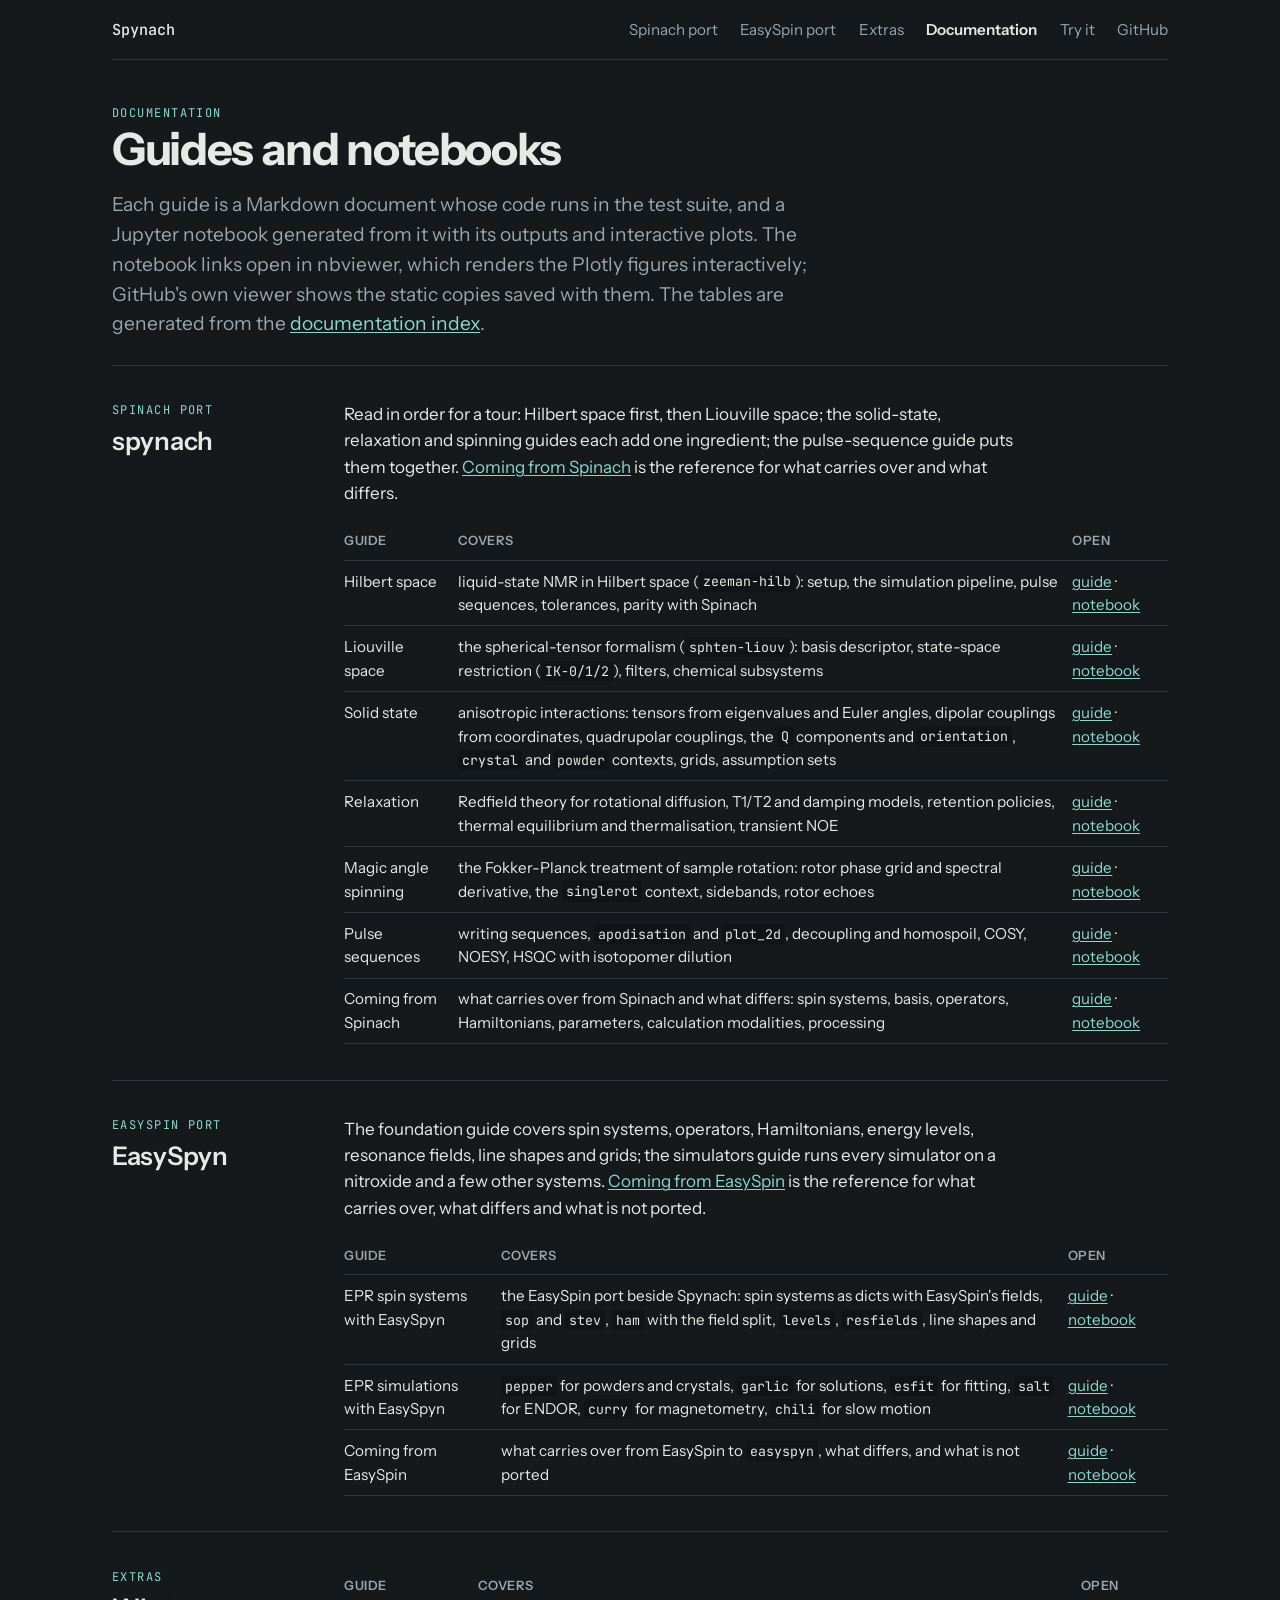
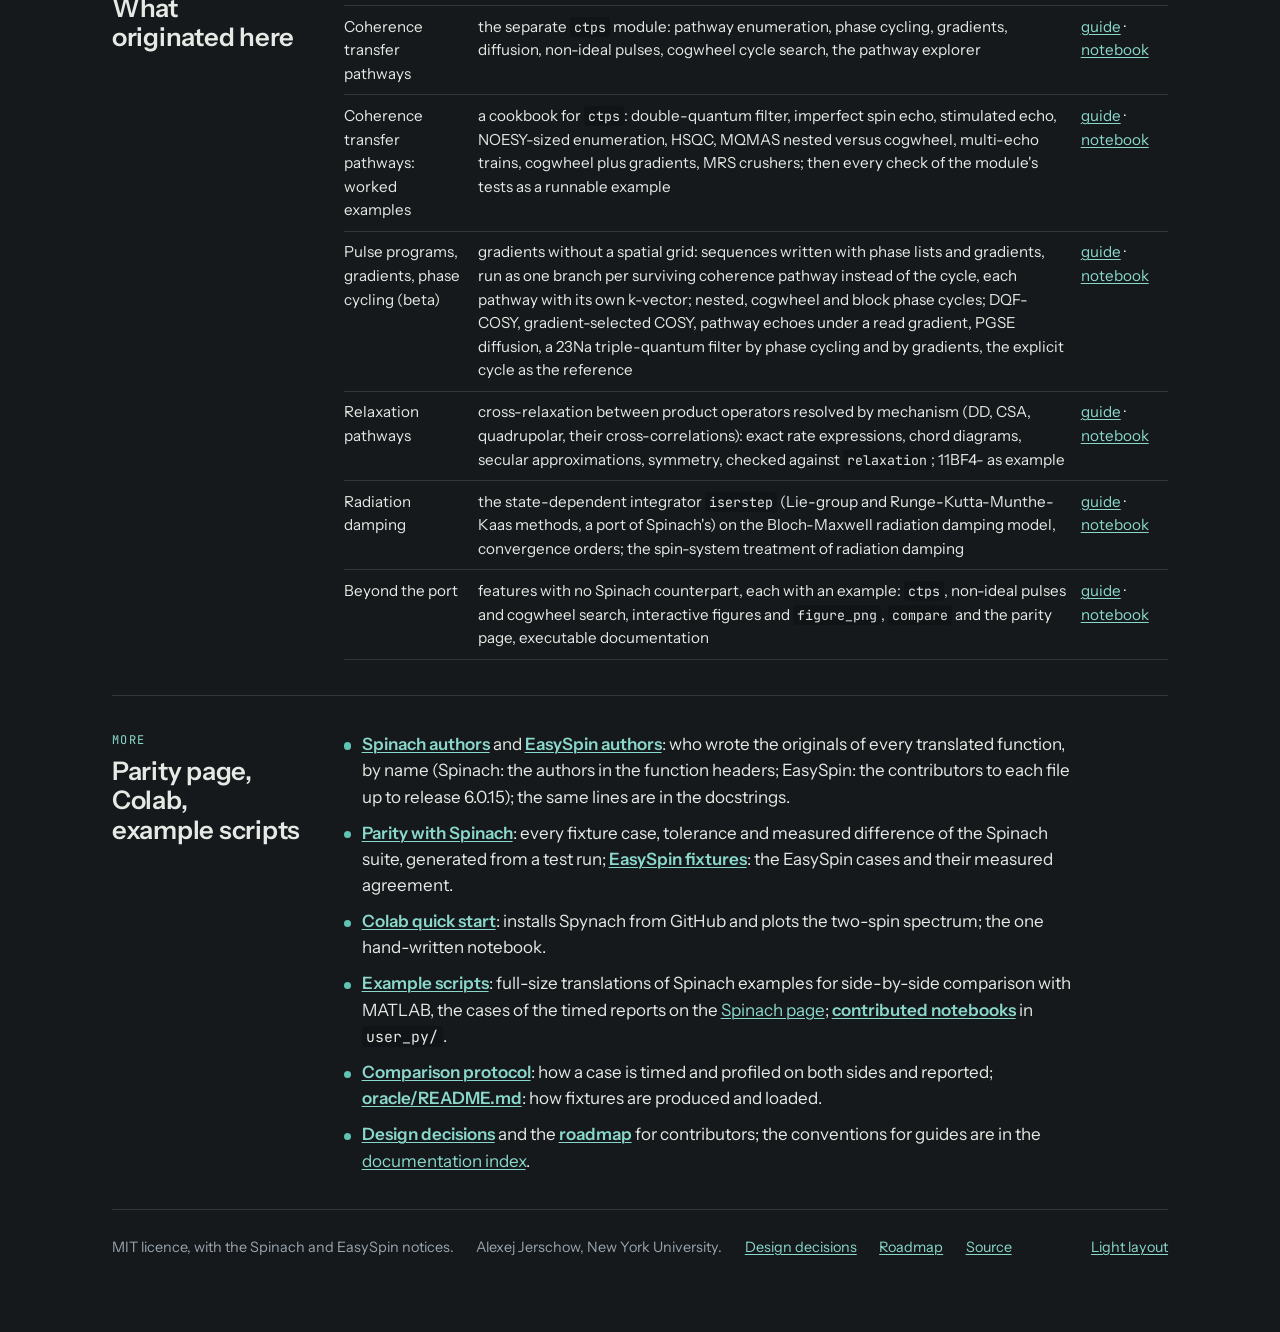
==== docs.html @ 0e5f1162 "Version 0.7.0: pulse programs, gradients, phase cycling (beta); 23Na triple-quantum filter examples;" ====
<!doctype html>
<html lang="en">
<head>
<meta charset="utf-8">
<meta name="viewport" content="width=device-width, initial-scale=1, viewport-fit=cover">
<title>Spynach: documentation</title>
<meta name="description" content="The guides and notebooks of Spynach, EasySpyn and ctps: executable Markdown guides, notebooks with their outputs on nbviewer, the parity page, the Colab quick start and the example scripts.">
<!-- site:head -->
<link rel="icon" href="assets/favicon.svg" type="image/svg+xml">
<link rel="icon" href="assets/favicon-32.png" type="image/png" sizes="32x32">
<link rel="apple-touch-icon" href="assets/apple-touch-icon.png">
<meta property="og:type" content="website">
<meta property="og:site_name" content="Spynach">
<meta property="og:title" content="Spynach: documentation">
<meta property="og:description" content="The guides and notebooks of Spynach, EasySpyn and ctps: executable Markdown guides, notebooks with their outputs on nbviewer, the parity page, the Colab quick start and the example scripts.">
<meta property="og:url" content="https://ajerschow.github.io/spynach/docs.html">
<meta property="og:image" content="https://ajerschow.github.io/spynach/assets/social-card.png">
<meta property="og:image:width" content="1200">
<meta property="og:image:height" content="630">
<meta property="og:image:alt" content="Spynach: spin dynamics in Python, with a halftone spiral of coloured dots">
<meta name="twitter:card" content="summary_large_image">
<meta name="twitter:title" content="Spynach: documentation">
<meta name="twitter:description" content="The guides and notebooks of Spynach, EasySpyn and ctps: executable Markdown guides, notebooks with their outputs on nbviewer, the parity page, the Colab quick start and the example scripts.">
<meta name="twitter:image" content="https://ajerschow.github.io/spynach/assets/social-card.png">
<!-- /site:head -->
<link rel="preconnect" href="https://fonts.googleapis.com">
<link rel="preconnect" href="https://fonts.gstatic.com" crossorigin>
<link rel="stylesheet" href="https://fonts.googleapis.com/css2?family=Instrument+Sans:ital,wght@0,400;0,500;0,600;0,700;1,400&family=JetBrains+Mono:wght@400;500&display=swap">
<link rel="stylesheet" href="assets/site.css">
<script src="assets/theme.js"></script>
</head>
<body>
<div class="wrap">

<!-- site:nav -->
<nav class="top" aria-label="Site">
  <a class="brand" href="index.html">Spynach</a>
  <a href="spinach.html">Spinach port</a>
  <a href="easyspin.html">EasySpin port</a>
  <a href="extras.html">Extras</a>
  <a href="docs.html" aria-current="page">Documentation</a>
  <a href="try.html">Try it</a>
  <a href="https://github.com/ajerschow/spynach">GitHub</a>
</nav>
<!-- /site:nav -->

<div class="lede-page">
  <span class="eyebrow">Documentation</span>
  <h1>Guides and notebooks</h1>
  <p class="lede">Each guide is a Markdown document whose code runs in the test suite, and a Jupyter notebook generated from it with its outputs and interactive plots. The notebook links open in nbviewer, which renders the Plotly figures interactively; GitHub's own viewer shows the static copies saved with them. The tables are generated from the <a href="https://github.com/ajerschow/spynach/blob/main/docs/README.md">documentation index</a>.</p>
</div>

<section id="spinach">
  <header><span class="eyebrow">Spinach port</span><h2>spynach</h2></header>
  <div>
    <p>Read in order for a tour: Hilbert space first, then Liouville space; the solid-state, relaxation and spinning guides each add one ingredient; the pulse-sequence guide puts them together. <a href="https://github.com/ajerschow/spynach/blob/main/docs/coming-from-spinach.md">Coming from Spinach</a> is the reference for what carries over and what differs.</p>
    <!-- site:docs-spinach -->
<div class="scroll"><table>
<thead><tr><th>Guide</th><th>Covers</th><th>Open</th></tr></thead>
<tbody>
<tr><td>Hilbert space</td><td>liquid-state NMR in Hilbert space (<code>zeeman-hilb</code>): setup, the simulation pipeline, pulse sequences, tolerances, parity with Spinach</td><td class="links"><a href="https://github.com/ajerschow/spynach/blob/main/docs/hilbert-space.md">guide</a> · <a href="https://nbviewer.org/github/ajerschow/spynach/blob/main/docs/notebooks/hilbert-space.ipynb">notebook</a></td></tr>
<tr><td>Liouville space</td><td>the spherical-tensor formalism (<code>sphten-liouv</code>): basis descriptor, state-space restriction (<code>IK-0/1/2</code>), filters, chemical subsystems</td><td class="links"><a href="https://github.com/ajerschow/spynach/blob/main/docs/liouville-space.md">guide</a> · <a href="https://nbviewer.org/github/ajerschow/spynach/blob/main/docs/notebooks/liouville-space.ipynb">notebook</a></td></tr>
<tr><td>Solid state</td><td>anisotropic interactions: tensors from eigenvalues and Euler angles, dipolar couplings from coordinates, quadrupolar couplings, the <code>Q</code> components and <code>orientation</code>, <code>crystal</code> and <code>powder</code> contexts, grids, assumption sets</td><td class="links"><a href="https://github.com/ajerschow/spynach/blob/main/docs/solid-state.md">guide</a> · <a href="https://nbviewer.org/github/ajerschow/spynach/blob/main/docs/notebooks/solid-state.ipynb">notebook</a></td></tr>
<tr><td>Relaxation</td><td>Redfield theory for rotational diffusion, T1/T2 and damping models, retention policies, thermal equilibrium and thermalisation, transient NOE</td><td class="links"><a href="https://github.com/ajerschow/spynach/blob/main/docs/relaxation.md">guide</a> · <a href="https://nbviewer.org/github/ajerschow/spynach/blob/main/docs/notebooks/relaxation.ipynb">notebook</a></td></tr>
<tr><td>Magic angle spinning</td><td>the Fokker-Planck treatment of sample rotation: rotor phase grid and spectral derivative, the <code>singlerot</code> context, sidebands, rotor echoes</td><td class="links"><a href="https://github.com/ajerschow/spynach/blob/main/docs/magic-angle-spinning.md">guide</a> · <a href="https://nbviewer.org/github/ajerschow/spynach/blob/main/docs/notebooks/magic-angle-spinning.ipynb">notebook</a></td></tr>
<tr><td>Pulse sequences</td><td>writing sequences, <code>apodisation</code> and <code>plot_2d</code>, decoupling and homospoil, COSY, NOESY, HSQC with isotopomer dilution</td><td class="links"><a href="https://github.com/ajerschow/spynach/blob/main/docs/pulse-sequences.md">guide</a> · <a href="https://nbviewer.org/github/ajerschow/spynach/blob/main/docs/notebooks/pulse-sequences.ipynb">notebook</a></td></tr>
<tr><td>Coming from Spinach</td><td>what carries over from Spinach and what differs: spin systems, basis, operators, Hamiltonians, parameters, calculation modalities, processing</td><td class="links"><a href="https://github.com/ajerschow/spynach/blob/main/docs/coming-from-spinach.md">guide</a> · <a href="https://nbviewer.org/github/ajerschow/spynach/blob/main/docs/notebooks/coming-from-spinach.ipynb">notebook</a></td></tr>
</tbody></table></div>
<!-- /site:docs-spinach -->
  </div>
</section>

<section id="easyspin">
  <header><span class="eyebrow">EasySpin port</span><h2>EasySpyn</h2></header>
  <div>
    <p>The foundation guide covers spin systems, operators, Hamiltonians, energy levels, resonance fields, line shapes and grids; the simulators guide runs every simulator on a nitroxide and a few other systems. <a href="https://github.com/ajerschow/spynach/blob/main/docs/coming-from-easyspin.md">Coming from EasySpin</a> is the reference for what carries over, what differs and what is not ported.</p>
    <!-- site:docs-easyspin -->
<div class="scroll"><table>
<thead><tr><th>Guide</th><th>Covers</th><th>Open</th></tr></thead>
<tbody>
<tr><td>EPR spin systems with EasySpyn</td><td>the EasySpin port beside Spynach: spin systems as dicts with EasySpin&#x27;s fields, <code>sop</code> and <code>stev</code>, <code>ham</code> with the field split, <code>levels</code>, <code>resfields</code>, line shapes and grids</td><td class="links"><a href="https://github.com/ajerschow/spynach/blob/main/docs/easyspyn.md">guide</a> · <a href="https://nbviewer.org/github/ajerschow/spynach/blob/main/docs/notebooks/easyspyn.ipynb">notebook</a></td></tr>
<tr><td>EPR simulations with EasySpyn</td><td><code>pepper</code> for powders and crystals, <code>garlic</code> for solutions, <code>esfit</code> for fitting, <code>salt</code> for ENDOR, <code>curry</code> for magnetometry, <code>chili</code> for slow motion</td><td class="links"><a href="https://github.com/ajerschow/spynach/blob/main/docs/easyspyn-simulators.md">guide</a> · <a href="https://nbviewer.org/github/ajerschow/spynach/blob/main/docs/notebooks/easyspyn-simulators.ipynb">notebook</a></td></tr>
<tr><td>Coming from EasySpin</td><td>what carries over from EasySpin to <code>easyspyn</code>, what differs, and what is not ported</td><td class="links"><a href="https://github.com/ajerschow/spynach/blob/main/docs/coming-from-easyspin.md">guide</a> · <a href="https://nbviewer.org/github/ajerschow/spynach/blob/main/docs/notebooks/coming-from-easyspin.ipynb">notebook</a></td></tr>
</tbody></table></div>
<!-- /site:docs-easyspin -->
  </div>
</section>

<section id="extras">
  <header><span class="eyebrow">Extras</span><h2>What originated here</h2></header>
  <div>
    <!-- site:docs-extras -->
<div class="scroll"><table>
<thead><tr><th>Guide</th><th>Covers</th><th>Open</th></tr></thead>
<tbody>
<tr><td>Coherence transfer pathways</td><td>the separate <code>ctps</code> module: pathway enumeration, phase cycling, gradients, diffusion, non-ideal pulses, cogwheel cycle search, the pathway explorer</td><td class="links"><a href="https://github.com/ajerschow/spynach/blob/main/docs/ctps.md">guide</a> · <a href="https://nbviewer.org/github/ajerschow/spynach/blob/main/docs/notebooks/ctps.ipynb">notebook</a></td></tr>
<tr><td>Coherence transfer pathways: worked examples</td><td>a cookbook for <code>ctps</code>: double-quantum filter, imperfect spin echo, stimulated echo, NOESY-sized enumeration, HSQC, MQMAS nested versus cogwheel, multi-echo trains, cogwheel plus gradients, MRS crushers; then every check of the module&#x27;s tests as a runnable example</td><td class="links"><a href="https://github.com/ajerschow/spynach/blob/main/docs/ctps-examples.md">guide</a> · <a href="https://nbviewer.org/github/ajerschow/spynach/blob/main/docs/notebooks/ctps-examples.ipynb">notebook</a></td></tr>
<tr><td>Pulse programs, gradients, phase cycling (beta)</td><td>gradients without a spatial grid: sequences written with phase lists and gradients, run as one branch per surviving coherence pathway instead of the cycle, each pathway with its own k-vector; nested, cogwheel and block phase cycles; DQF-COSY, gradient-selected COSY, pathway echoes under a read gradient, PGSE diffusion, a 23Na triple-quantum filter by phase cycling and by gradients, the explicit cycle as the reference</td><td class="links"><a href="https://github.com/ajerschow/spynach/blob/main/docs/pulse-programs.md">guide</a> · <a href="https://nbviewer.org/github/ajerschow/spynach/blob/main/docs/notebooks/pulse-programs.ipynb">notebook</a></td></tr>
<tr><td>Relaxation pathways</td><td>cross-relaxation between product operators resolved by mechanism (DD, CSA, quadrupolar, their cross-correlations): exact rate expressions, chord diagrams, secular approximations, symmetry, checked against <code>relaxation</code>; 11BF4- as example</td><td class="links"><a href="https://github.com/ajerschow/spynach/blob/main/docs/relaxation-pathways.md">guide</a> · <a href="https://nbviewer.org/github/ajerschow/spynach/blob/main/docs/notebooks/relaxation-pathways.ipynb">notebook</a></td></tr>
<tr><td>Radiation damping</td><td>the state-dependent integrator <code>iserstep</code> (Lie-group and Runge-Kutta-Munthe-Kaas methods, a port of Spinach&#x27;s) on the Bloch-Maxwell radiation damping model, convergence orders; the spin-system treatment of radiation damping</td><td class="links"><a href="https://github.com/ajerschow/spynach/blob/main/docs/radiation-damping.md">guide</a> · <a href="https://nbviewer.org/github/ajerschow/spynach/blob/main/docs/notebooks/radiation-damping.ipynb">notebook</a></td></tr>
<tr><td>Beyond the port</td><td>features with no Spinach counterpart, each with an example: <code>ctps</code>, non-ideal pulses and cogwheel search, interactive figures and <code>figure_png</code>, <code>compare</code> and the parity page, executable documentation</td><td class="links"><a href="https://github.com/ajerschow/spynach/blob/main/docs/beyond-the-port.md">guide</a> · <a href="https://nbviewer.org/github/ajerschow/spynach/blob/main/docs/notebooks/beyond-the-port.ipynb">notebook</a></td></tr>
</tbody></table></div>
<!-- /site:docs-extras -->
  </div>
</section>

<section id="more">
  <header><span class="eyebrow">More</span><h2>Parity page, Colab, example scripts</h2></header>
  <div>
    <ul class="plain">
      <li><b><a href="https://github.com/ajerschow/spynach/blob/main/docs/spinach-credits.md">Spinach authors</a></b> and <b><a href="https://github.com/ajerschow/spynach/blob/main/docs/easyspin-credits.md">EasySpin authors</a></b>: who wrote the originals of every translated function, by name (Spinach: the authors in the function headers; EasySpin: the contributors to each file up to release 6.0.15); the same lines are in the docstrings.</li>
      <li><b><a href="https://github.com/ajerschow/spynach/blob/main/docs/parity.md">Parity with Spinach</a></b>: every fixture case, tolerance and measured difference of the Spinach suite, generated from a test run; <b><a href="https://github.com/ajerschow/spynach/blob/main/porting/EASYSPIN_FIXTURES.md">EasySpin fixtures</a></b>: the EasySpin cases and their measured agreement.</li>
      <li><b><a href="https://colab.research.google.com/github/ajerschow/spynach/blob/main/docs/colab/quick-start.ipynb">Colab quick start</a></b>: installs Spynach from GitHub and plots the two-spin spectrum; the one hand-written notebook.</li>
      <li><b><a href="https://github.com/ajerschow/spynach/tree/main/examples">Example scripts</a></b>: full-size translations of Spinach examples for side-by-side comparison with MATLAB, the cases of the timed reports on the <a href="spinach.html#examples">Spinach page</a>; <b><a href="https://github.com/ajerschow/spynach/tree/main/user_py">contributed notebooks</a></b> in <code>user_py/</code>.</li>
      <li><b><a href="https://github.com/ajerschow/spynach/blob/main/comparison/README.md">Comparison protocol</a></b>: how a case is timed and profiled on both sides and reported; <b><a href="https://github.com/ajerschow/spynach/blob/main/oracle/README.md">oracle/README.md</a></b>: how fixtures are produced and loaded.</li>
      <li><b><a href="https://github.com/ajerschow/spynach/blob/main/HANDOFF.md">Design decisions</a></b> and the <b><a href="https://github.com/ajerschow/spynach/blob/main/porting/ROADMAP.md">roadmap</a></b> for contributors; the conventions for guides are in the <a href="https://github.com/ajerschow/spynach/blob/main/docs/README.md#conventions-for-contributors">documentation index</a>.</li>
    </ul>
  </div>
</section>

<footer>
  <span>MIT licence, with the Spinach and EasySpin notices.</span>
  <span>Alexej Jerschow, New York University.</span>
  <a href="https://github.com/ajerschow/spynach/blob/main/HANDOFF.md">Design decisions</a>
  <a href="https://github.com/ajerschow/spynach/blob/main/porting/ROADMAP.md">Roadmap</a>
  <a href="https://github.com/ajerschow/spynach">Source</a>
</footer>

</div>
</body>
</html>
---- assets/site.css ----
/* Shared stylesheet of the project site (index, spinach, easyspin, extras, docs, try, and the comparison
   reports, which inline it). Tokens, dark theme, type, the top nav, hero, sections, tables, cards, footer. */
:root {
  --bg: #f6f7f5;
  --surface: #ffffff;
  --fg: #1c2024;
  --muted: #5c6670;
  --line: #d9ded8;
  --accent: #0f6e63;
  --accent-ink: #0a5047;
  --code-bg: #eef1ee;
  --sans: "Instrument Sans", "Helvetica Neue", Arial, sans-serif;
  --mono: "JetBrains Mono", "SFMono-Regular", Menlo, Consolas, monospace;
  color-scheme: light;
}
@media (prefers-color-scheme: dark) {
  :root:not([data-theme="light"]) {
    --bg: #15191c; --surface: #1d2226; --fg: #e6e9e4; --muted: #9aa5ad; --line: #2f373d;
    --accent: #5fc4b4; --accent-ink: #8ad8cb; --code-bg: #101417;
    color-scheme: dark;
  }
}
:root[data-theme="dark"] {
  --bg: #15191c; --surface: #1d2226; --fg: #e6e9e4; --muted: #9aa5ad; --line: #2f373d;
  --accent: #5fc4b4; --accent-ink: #8ad8cb; --code-bg: #101417;
  color-scheme: dark;
}
* { box-sizing: border-box; }
html { font-size: 16px; }
body {
  margin: 0; background: var(--bg); color: var(--fg);
  font-family: var(--sans); line-height: 1.55; font-size: 1.0625rem;
  -webkit-font-smoothing: antialiased;
}
a { color: var(--accent-ink); text-decoration: underline; text-decoration-thickness: 1px; text-underline-offset: 2px; }
a:hover { color: var(--accent); }
a:focus-visible, button:focus-visible { outline: 2px solid var(--accent); outline-offset: 2px; }
code, pre { font-family: var(--mono); font-size: 0.875em; }
code { background: var(--code-bg); padding: 0.08em 0.3em; border-radius: 3px; }
pre { background: var(--code-bg); border: 1px solid var(--line); border-radius: 6px; padding: 0.9rem 1rem; overflow-x: auto; margin: 0; line-height: 1.5; }
pre code { background: none; padding: 0; font-size: 1em; }
.wrap { max-width: 68rem; margin: 0 auto; padding-inline: 16px; padding-block: 0 3rem; }
h1, h2, h3 { text-wrap: balance; line-height: 1.15; margin: 0; font-weight: 600; letter-spacing: -0.01em; }
h1 { font-size: clamp(2.4rem, 6vw, 3.6rem); font-weight: 700; letter-spacing: -0.03em; }
h2 { font-size: 1.6rem; }
h3 { font-size: 1.1rem; }
p { margin: 0; max-width: 42rem; }
.eyebrow { font-family: var(--mono); font-size: 0.75rem; letter-spacing: 0.12em; text-transform: uppercase; color: var(--accent-ink); }
nav.top { display: flex; flex-wrap: wrap; gap: 0.5rem 1.4rem; align-items: baseline; padding-block: 1.1rem; border-bottom: 1px solid var(--line); font-size: 0.95rem; }
nav.top .brand { font-family: var(--mono); font-weight: 500; color: var(--fg); text-decoration: none; margin-right: auto; }
nav.top a:not(.brand) { color: var(--muted); text-decoration: none; }
nav.top a:not(.brand):hover { color: var(--accent-ink); }
.hero { display: grid; grid-template-columns: minmax(0, 1.1fr) minmax(0, 1fr); gap: 2rem 3rem; align-items: center; padding-block: 3rem 2.5rem; }
.hero p.lede { font-size: 1.25rem; color: var(--muted); margin-top: 1rem; }
.actions { display: flex; flex-wrap: wrap; gap: 0.7rem; margin-top: 1.6rem; }
.btn { display: inline-block; padding: 0.55rem 1rem; border-radius: 6px; text-decoration: none; font-weight: 500; border: 1px solid var(--accent); color: var(--accent-ink); }
.btn.primary { background: var(--accent); color: var(--bg); }
.quick { display: grid; grid-template-columns: repeat(auto-fit, minmax(19rem, 1fr)); gap: 1.2rem; margin-block: 0 2rem; padding: 1.2rem; border: 1px solid var(--accent); border-radius: 8px; background: var(--surface); }
.quick > div { display: grid; gap: 0.6rem; align-content: start; min-width: 0; }
.quick h2 { font-size: 1.05rem; }
.quick p { margin: 0; font-size: 0.93rem; }
.quick .actions { margin-top: 0.2rem; }
.btn.primary:hover { color: var(--bg); filter: brightness(1.08); }
figure { margin: 0; min-width: 0; }
figure svg { width: 100%; height: auto; display: block; }
figure img { width: 100%; height: auto; display: block; border-radius: 6px; }
figcaption { font-size: 0.85rem; color: var(--muted); margin-top: 0.5rem; font-family: var(--mono); }
section { padding-block: 2.2rem; border-top: 1px solid var(--line); display: grid; grid-template-columns: 12rem minmax(0, 1fr); gap: 1rem 2.5rem; }
section > header { display: grid; gap: 0.4rem; align-content: start; }
section > header h2 { overflow-wrap: break-word; hyphens: auto; }
section > div { min-width: 0; display: grid; gap: 1rem; }
ul.plain { list-style: none; padding: 0; margin: 0; display: grid; gap: 0.6rem; max-width: 46rem; }
ul.plain li { padding-left: 1.1rem; position: relative; }
ul.plain li::before { content: ""; position: absolute; left: 0; top: 0.68em; width: 0.45rem; height: 0.45rem; border-radius: 50%; background: var(--accent); }
ul.plain b { font-weight: 600; }
.two { display: grid; grid-template-columns: repeat(auto-fit, minmax(16rem, 1fr)); gap: 1.4rem; }
table { border-collapse: collapse; width: 100%; font-size: 0.95rem; }
.scroll { overflow-x: auto; }
th, td { text-align: left; padding: 0.55rem 0.7rem 0.55rem 0; border-bottom: 1px solid var(--line); vertical-align: top; }
th { font-weight: 600; font-size: 0.8rem; letter-spacing: 0.04em; text-transform: uppercase; color: var(--muted); }
td.num, th.num { text-align: right; font-variant-numeric: tabular-nums; white-space: nowrap; }
td .links { white-space: nowrap; }
.cards { display: grid; grid-template-columns: repeat(auto-fit, minmax(17rem, 1fr)); gap: 1.2rem; }
.card { background: var(--surface); border: 1px solid var(--line); border-radius: 8px; padding: 1.1rem 1.2rem; display: grid; gap: 0.7rem; align-content: start; min-width: 0; }
.card h3 { font-family: var(--mono); font-weight: 500; font-size: 1rem; }
.card dl { margin: 0; display: grid; grid-template-columns: auto 1fr; gap: 0.25rem 1rem; font-size: 0.92rem; }
.card dt { color: var(--muted); }
.card dd { margin: 0; font-variant-numeric: tabular-nums; }
.card p { font-size: 0.92rem; color: var(--muted); }
footer { border-top: 1px solid var(--line); padding-block: 1.6rem; font-size: 0.9rem; color: var(--muted); display: flex; flex-wrap: wrap; gap: 0.4rem 1.4rem; }
@media (max-width: 720px) {
  .hero { grid-template-columns: 1fr; }
  section { grid-template-columns: 1fr; }
}
@media (prefers-reduced-motion: no-preference) { a, .btn { transition: color 120ms ease, filter 120ms ease; } }

/* Landing page: product cards, the why strip, the install block */
.cards.products { grid-template-columns: repeat(auto-fit, minmax(16rem, 1fr)); margin-top: 0.5rem; }
.card .eyebrow { margin-bottom: -0.2rem; }
.card .covers { font-size: 0.92rem; }
.card .links { display: flex; flex-wrap: wrap; gap: 0.4rem 1rem; margin-top: auto; font-size: 0.95rem; }
.why { display: grid; grid-template-columns: repeat(auto-fit, minmax(14rem, 1fr)); gap: 1.2rem 2rem; padding-block: 2rem; border-top: 1px solid var(--line); }
.why p { font-size: 0.98rem; }
.why b { display: block; margin-bottom: 0.2rem; }
.lede-page { padding-block: 2.4rem 1.6rem; }
.lede-page h1 { font-size: clamp(2rem, 5vw, 2.8rem); }
.lede-page p.lede { font-size: 1.2rem; color: var(--muted); margin-top: 0.9rem; max-width: 46rem; }
nav.top a[aria-current="page"] { color: var(--fg); font-weight: 600; }
.figures { display: grid; grid-template-columns: repeat(auto-fit, minmax(15rem, 1fr)); gap: 1.2rem; }
.figures figure { background: var(--surface); border: 1px solid var(--line); border-radius: 8px; padding: 0.7rem; display: grid; gap: 0.5rem; }
.figures figure img { background: #fff; }
.figures figcaption { font-family: var(--sans); font-size: 0.9rem; color: var(--fg); }
.figures figcaption code { font-family: var(--mono); }
td.na { color: var(--muted); }
table.timing td:first-child { min-width: 17rem; }
table.timing .note { display: block; margin-top: 0.15rem; }
.note { font-size: 0.92rem; color: var(--muted); }
.quick-line { margin: 0.8rem 0 0; font-size: 0.93rem; color: var(--muted); }

/* Hero gallery (assets/hero-gallery.js): the animation and the picture, slidable */
.gallery-frame { position: relative; }
.gallery-track { display: flex; overflow-x: auto; scroll-snap-type: x mandatory; scrollbar-width: none; border-radius: 6px; }
.gallery-track::-webkit-scrollbar { display: none; }
.gallery-slide { flex: 0 0 100%; min-width: 0; scroll-snap-align: start; }
.gallery-slide canvas { display: block; width: 100%; background: #090a0d; border-radius: 6px; cursor: pointer; }
.gallery-slide .gallery-still { display: block; width: 100%; height: auto; border-radius: 6px; background: #090a0d; }
.gallery-slide .chord-stage { display: flex; justify-content: center; aspect-ratio: 1397 / 1202; background: #090a0d; border-radius: 6px; }
.gallery-slide .chord { display: block; height: 100%; width: auto; max-width: 100%; }
svg.chord { cursor: pointer; overflow: visible; }
svg.chord .arc { outline: none; }
svg.chord .arc:hover path { fill: #fff; }
svg.chord .arc:focus-visible path { stroke: #fff; stroke-width: 0.016; }
.ripple-stage { position: relative; }
.ripple-canvas { position: absolute; inset: 0; width: 100%; height: 100%; border-radius: 6px; pointer-events: none; visibility: hidden; }
.gallery-caption { font-size: 0.85rem; color: var(--muted); margin-top: 0.5rem; font-family: var(--mono); }
.gallery-btn { position: absolute; top: 50%; transform: translateY(-50%); width: 2.75rem; height: 2.75rem; border: 0; border-radius: 50%;
  background: rgba(10, 12, 14, 0.55); color: #fff; font-size: 1.6rem; line-height: 1; cursor: pointer; }
.gallery-btn.prev { left: 0.5rem; }
.gallery-btn.next { right: 0.5rem; }
.gallery-btn:hover:not(:disabled) { background: rgba(10, 12, 14, 0.8); }
.gallery-btn:disabled { opacity: 0.25; cursor: default; }
.gallery-dots { display: flex; justify-content: center; gap: 0.2rem; margin-top: 0.3rem; }
.gallery-dot { width: 2rem; height: 1.6rem; border: 0; background: none; cursor: pointer; position: relative; }
.gallery-dot::after { content: ""; position: absolute; left: 50%; top: 50%; width: 0.55rem; height: 0.55rem; margin: -0.275rem 0 0 -0.275rem;
  border-radius: 50%; background: var(--line); }
.gallery-dot[aria-current="true"]::after { background: var(--accent); }
.gallery-track:focus-visible, .gallery-btn:focus-visible, .gallery-dot:focus-visible { outline: 2px solid var(--accent); outline-offset: 2px; }

/* Light/dark link at the bottom of the page (assets/theme.js) */
.theme-toggle { font: inherit; color: var(--accent-ink); background: none; border: 0; padding: 0; cursor: pointer;
  text-decoration: underline; text-decoration-thickness: 1px; text-underline-offset: 2px; margin-left: auto; }
.theme-toggle:hover { color: var(--accent); }
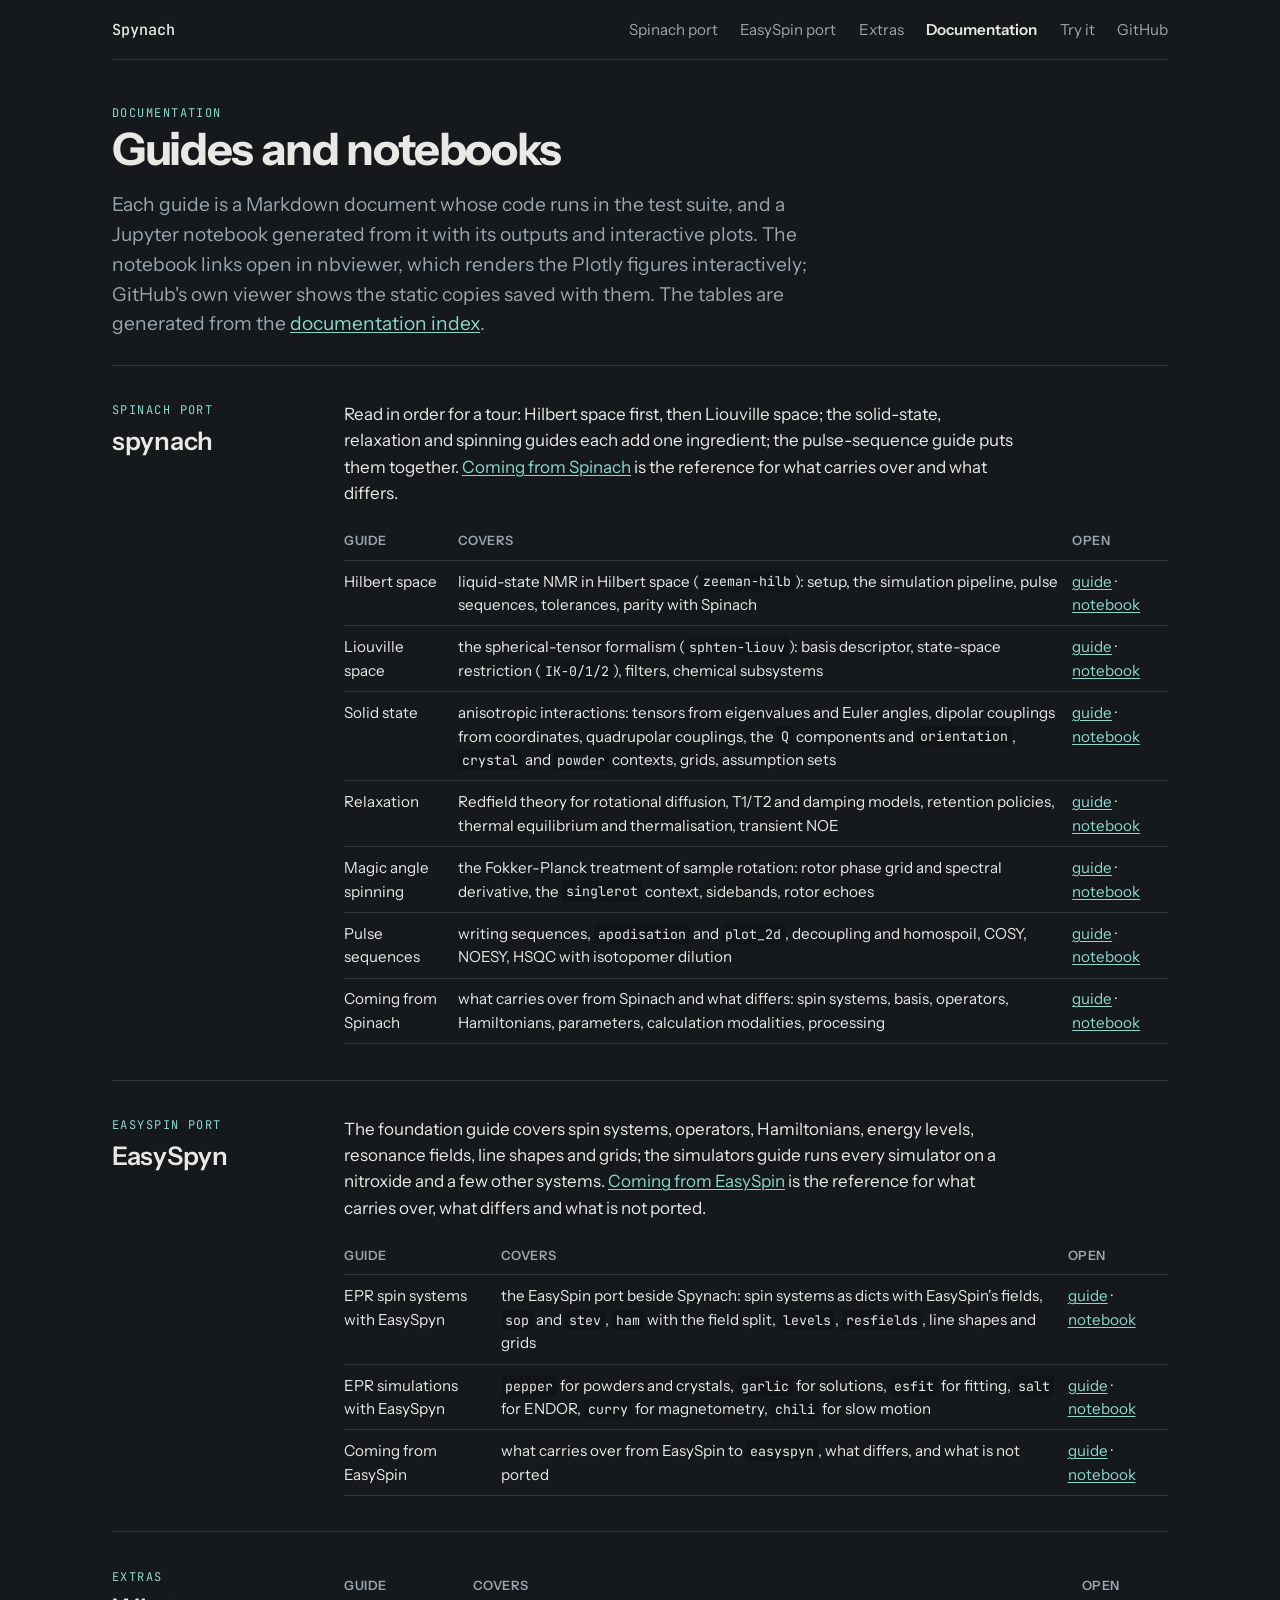
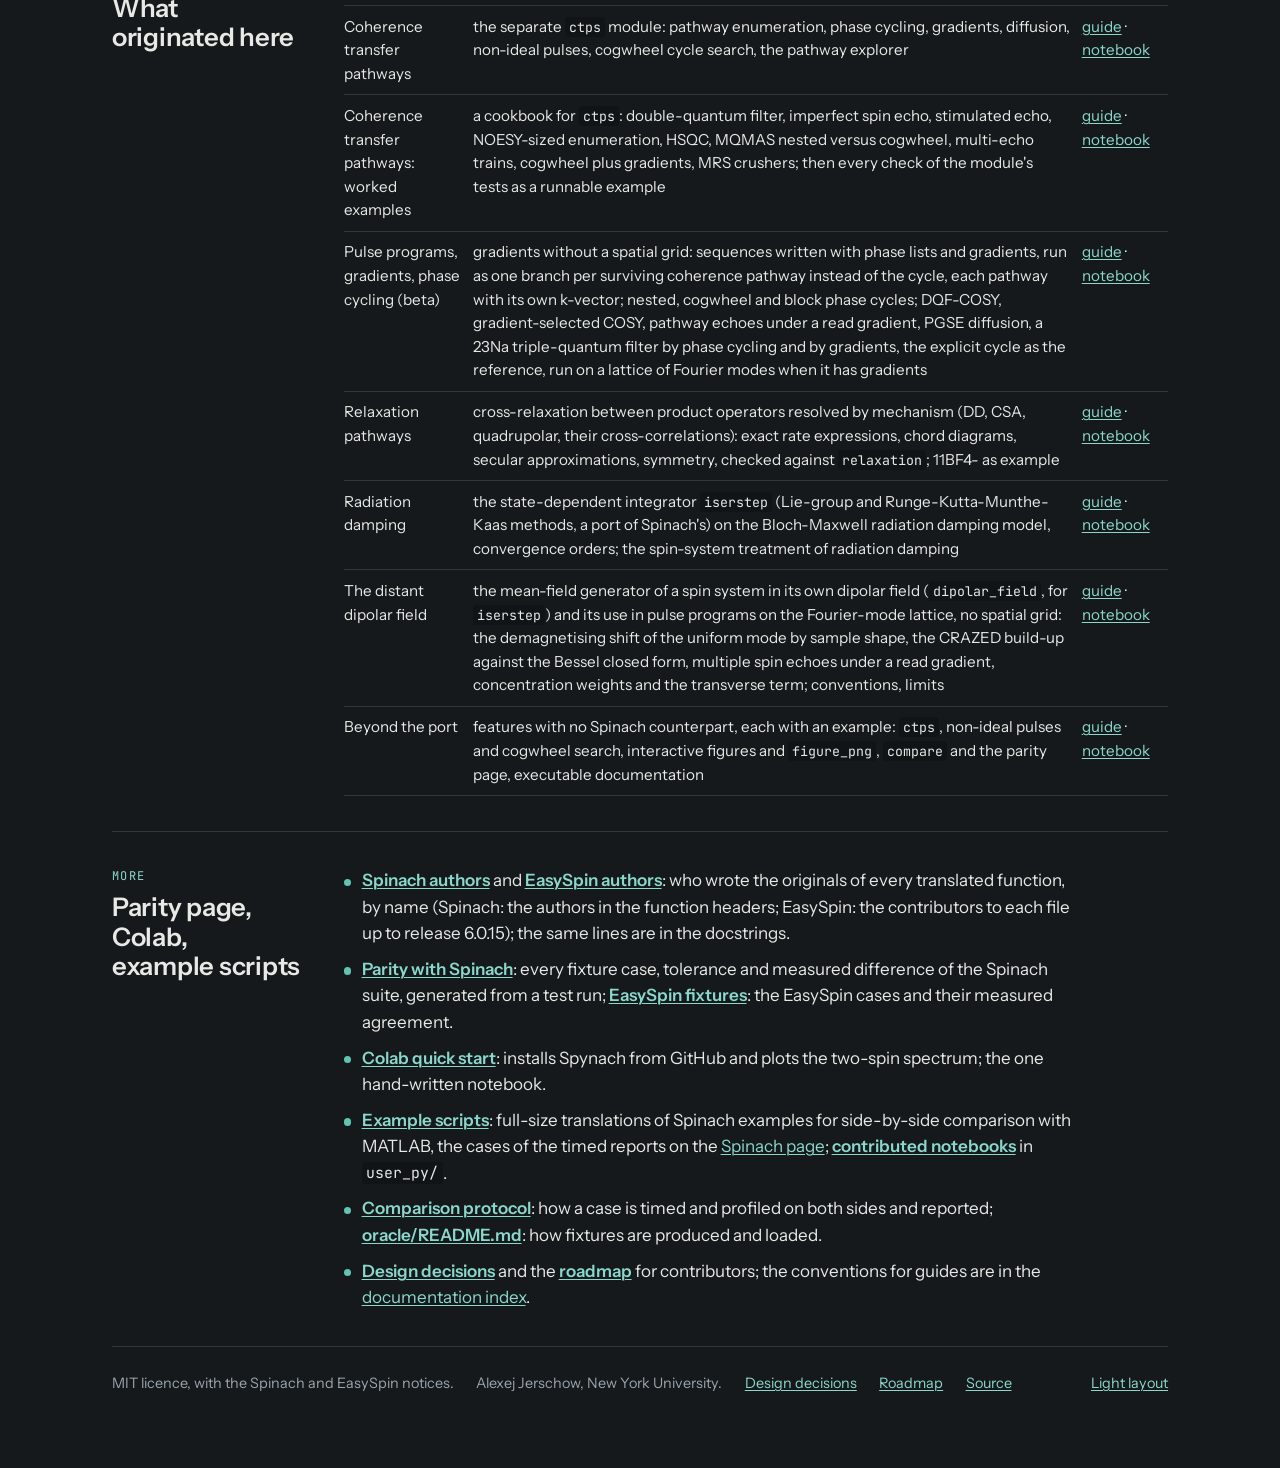
==== commit 6f078dd8: "The distant dipolar field: mean-field generator on the Fourier-mode lattice spynach.ddf: dipolar_fie" ====
--- a/docs.html
+++ b/docs.html
@@ -95,9 +95,10 @@
 <tbody>
 <tr><td>Coherence transfer pathways</td><td>the separate <code>ctps</code> module: pathway enumeration, phase cycling, gradients, diffusion, non-ideal pulses, cogwheel cycle search, the pathway explorer</td><td class="links"><a href="https://github.com/ajerschow/spynach/blob/main/docs/ctps.md">guide</a> · <a href="https://nbviewer.org/github/ajerschow/spynach/blob/main/docs/notebooks/ctps.ipynb">notebook</a></td></tr>
 <tr><td>Coherence transfer pathways: worked examples</td><td>a cookbook for <code>ctps</code>: double-quantum filter, imperfect spin echo, stimulated echo, NOESY-sized enumeration, HSQC, MQMAS nested versus cogwheel, multi-echo trains, cogwheel plus gradients, MRS crushers; then every check of the module&#x27;s tests as a runnable example</td><td class="links"><a href="https://github.com/ajerschow/spynach/blob/main/docs/ctps-examples.md">guide</a> · <a href="https://nbviewer.org/github/ajerschow/spynach/blob/main/docs/notebooks/ctps-examples.ipynb">notebook</a></td></tr>
-<tr><td>Pulse programs, gradients, phase cycling (beta)</td><td>gradients without a spatial grid: sequences written with phase lists and gradients, run as one branch per surviving coherence pathway instead of the cycle, each pathway with its own k-vector; nested, cogwheel and block phase cycles; DQF-COSY, gradient-selected COSY, pathway echoes under a read gradient, PGSE diffusion, a 23Na triple-quantum filter by phase cycling and by gradients, the explicit cycle as the reference</td><td class="links"><a href="https://github.com/ajerschow/spynach/blob/main/docs/pulse-programs.md">guide</a> · <a href="https://nbviewer.org/github/ajerschow/spynach/blob/main/docs/notebooks/pulse-programs.ipynb">notebook</a></td></tr>
+<tr><td>Pulse programs, gradients, phase cycling (beta)</td><td>gradients without a spatial grid: sequences written with phase lists and gradients, run as one branch per surviving coherence pathway instead of the cycle, each pathway with its own k-vector; nested, cogwheel and block phase cycles; DQF-COSY, gradient-selected COSY, pathway echoes under a read gradient, PGSE diffusion, a 23Na triple-quantum filter by phase cycling and by gradients, the explicit cycle as the reference, run on a lattice of Fourier modes when it has gradients</td><td class="links"><a href="https://github.com/ajerschow/spynach/blob/main/docs/pulse-programs.md">guide</a> · <a href="https://nbviewer.org/github/ajerschow/spynach/blob/main/docs/notebooks/pulse-programs.ipynb">notebook</a></td></tr>
 <tr><td>Relaxation pathways</td><td>cross-relaxation between product operators resolved by mechanism (DD, CSA, quadrupolar, their cross-correlations): exact rate expressions, chord diagrams, secular approximations, symmetry, checked against <code>relaxation</code>; 11BF4- as example</td><td class="links"><a href="https://github.com/ajerschow/spynach/blob/main/docs/relaxation-pathways.md">guide</a> · <a href="https://nbviewer.org/github/ajerschow/spynach/blob/main/docs/notebooks/relaxation-pathways.ipynb">notebook</a></td></tr>
 <tr><td>Radiation damping</td><td>the state-dependent integrator <code>iserstep</code> (Lie-group and Runge-Kutta-Munthe-Kaas methods, a port of Spinach&#x27;s) on the Bloch-Maxwell radiation damping model, convergence orders; the spin-system treatment of radiation damping</td><td class="links"><a href="https://github.com/ajerschow/spynach/blob/main/docs/radiation-damping.md">guide</a> · <a href="https://nbviewer.org/github/ajerschow/spynach/blob/main/docs/notebooks/radiation-damping.ipynb">notebook</a></td></tr>
+<tr><td>The distant dipolar field</td><td>the mean-field generator of a spin system in its own dipolar field (<code>dipolar_field</code>, for <code>iserstep</code>) and its use in pulse programs on the Fourier-mode lattice, no spatial grid: the demagnetising shift of the uniform mode by sample shape, the CRAZED build-up against the Bessel closed form, multiple spin echoes under a read gradient, concentration weights and the transverse term; conventions, limits</td><td class="links"><a href="https://github.com/ajerschow/spynach/blob/main/docs/distant-dipolar-field.md">guide</a> · <a href="https://nbviewer.org/github/ajerschow/spynach/blob/main/docs/notebooks/distant-dipolar-field.ipynb">notebook</a></td></tr>
 <tr><td>Beyond the port</td><td>features with no Spinach counterpart, each with an example: <code>ctps</code>, non-ideal pulses and cogwheel search, interactive figures and <code>figure_png</code>, <code>compare</code> and the parity page, executable documentation</td><td class="links"><a href="https://github.com/ajerschow/spynach/blob/main/docs/beyond-the-port.md">guide</a> · <a href="https://nbviewer.org/github/ajerschow/spynach/blob/main/docs/notebooks/beyond-the-port.ipynb">notebook</a></td></tr>
 </tbody></table></div>
 <!-- /site:docs-extras -->
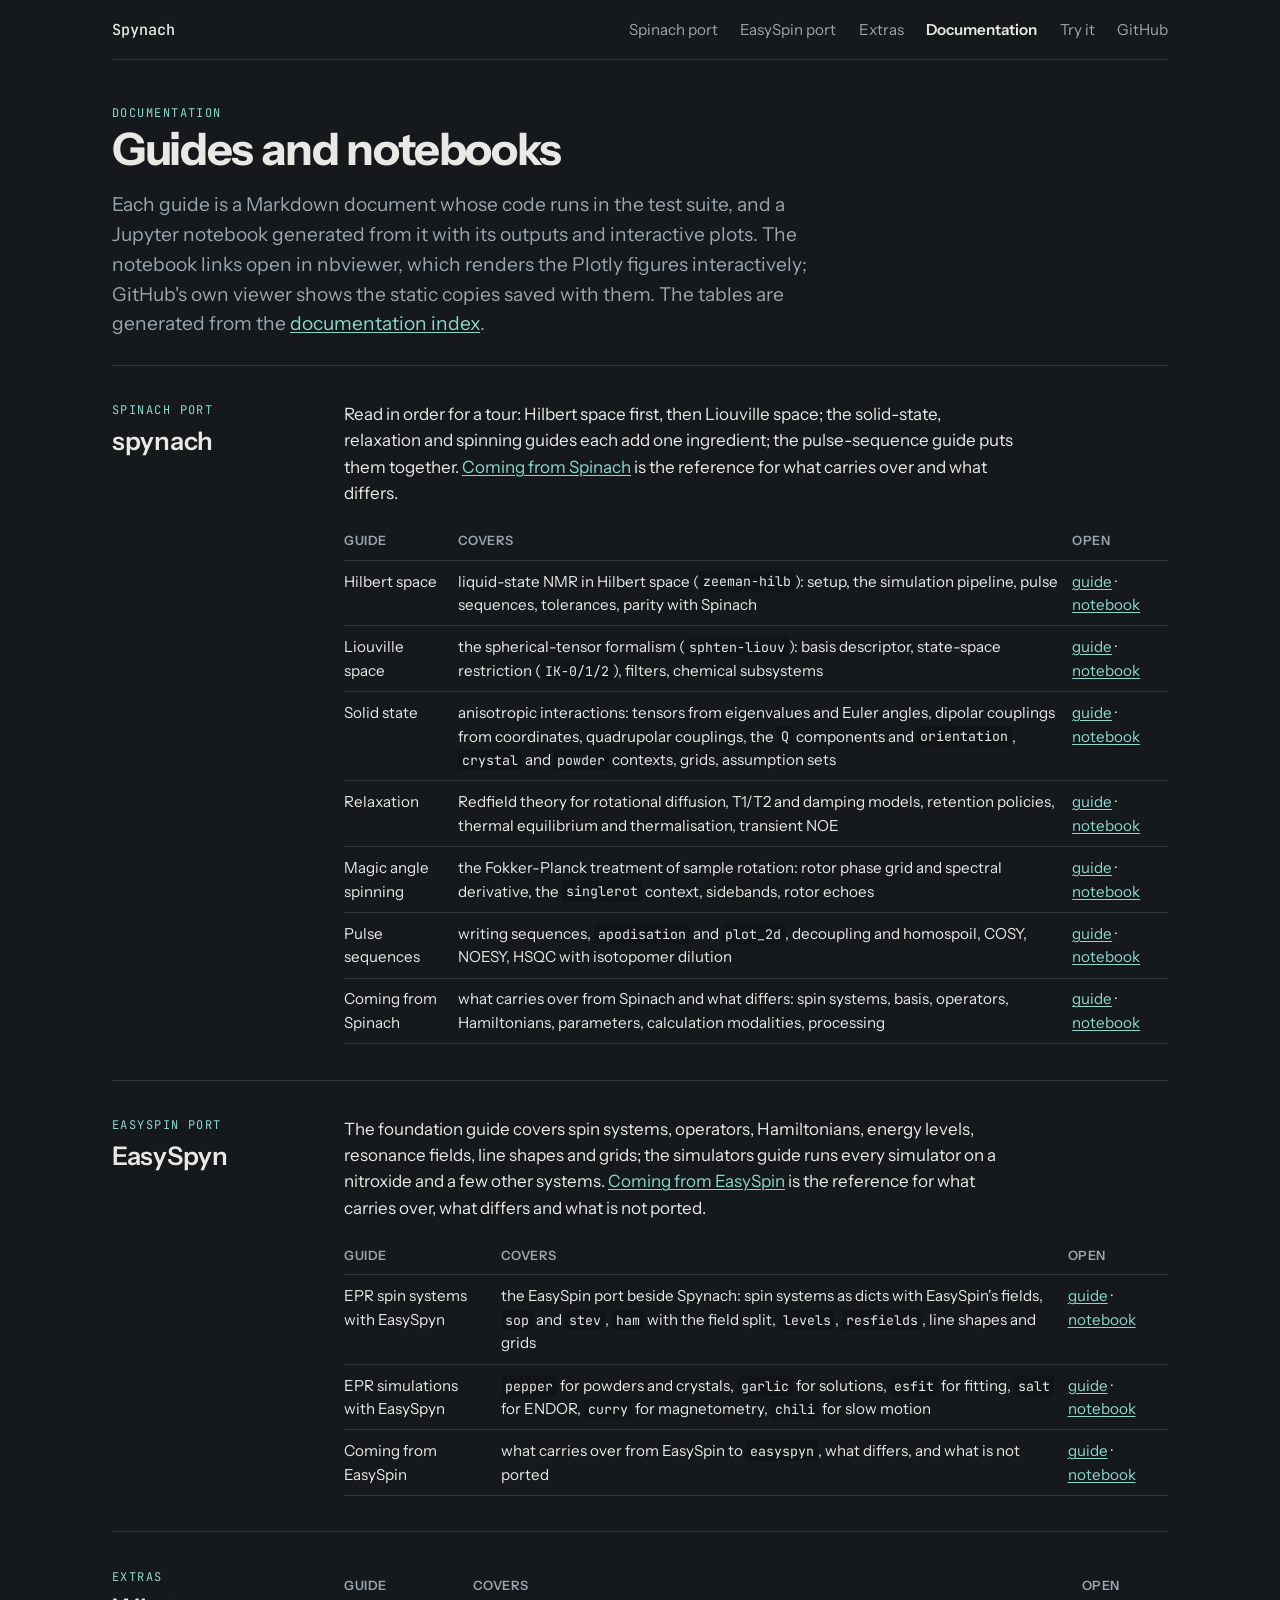
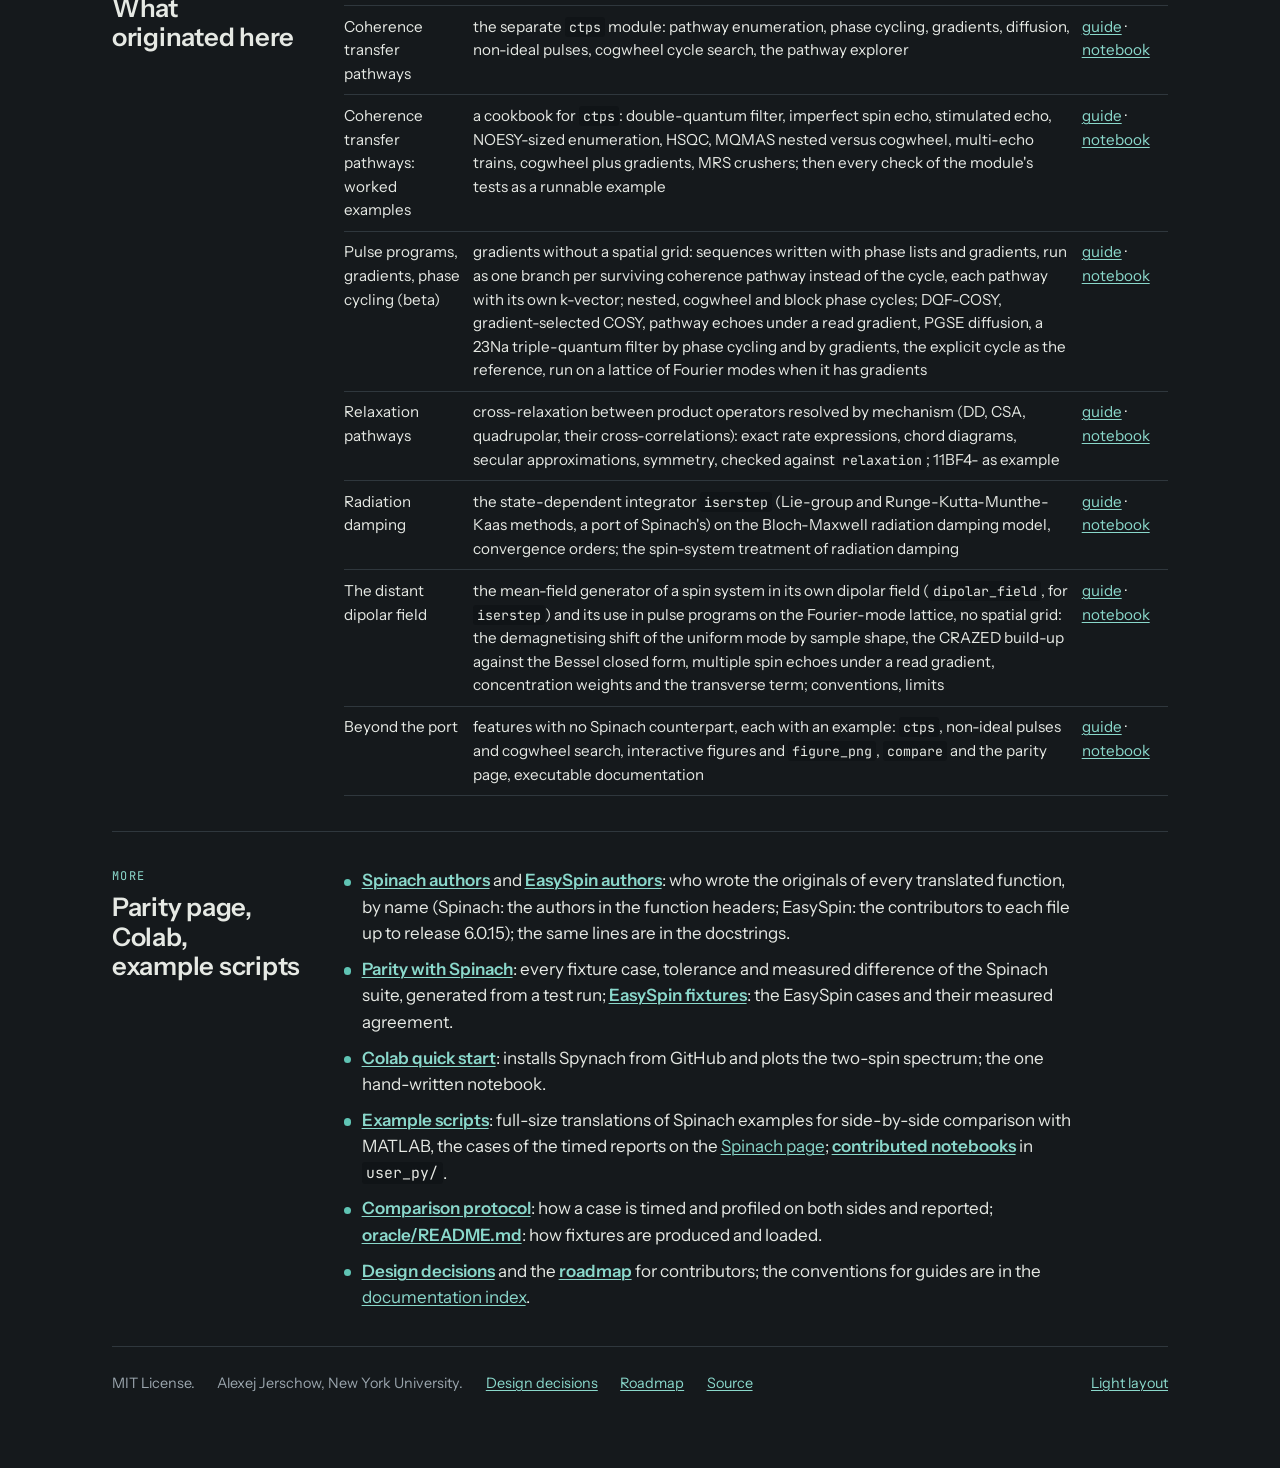
==== commit 44ca2376: "Site: the footer says MIT License Co-Authored-By: Claude Fable 5.1 <noreply@anthropic.com>" ====
--- a/docs.html
+++ b/docs.html
@@ -120,7 +120,7 @@
 </section>
 
 <footer>
-  <span>MIT licence, with the Spinach and EasySpin notices.</span>
+  <span>MIT License.</span>
   <span>Alexej Jerschow, New York University.</span>
   <a href="https://github.com/ajerschow/spynach/blob/main/HANDOFF.md">Design decisions</a>
   <a href="https://github.com/ajerschow/spynach/blob/main/porting/ROADMAP.md">Roadmap</a>
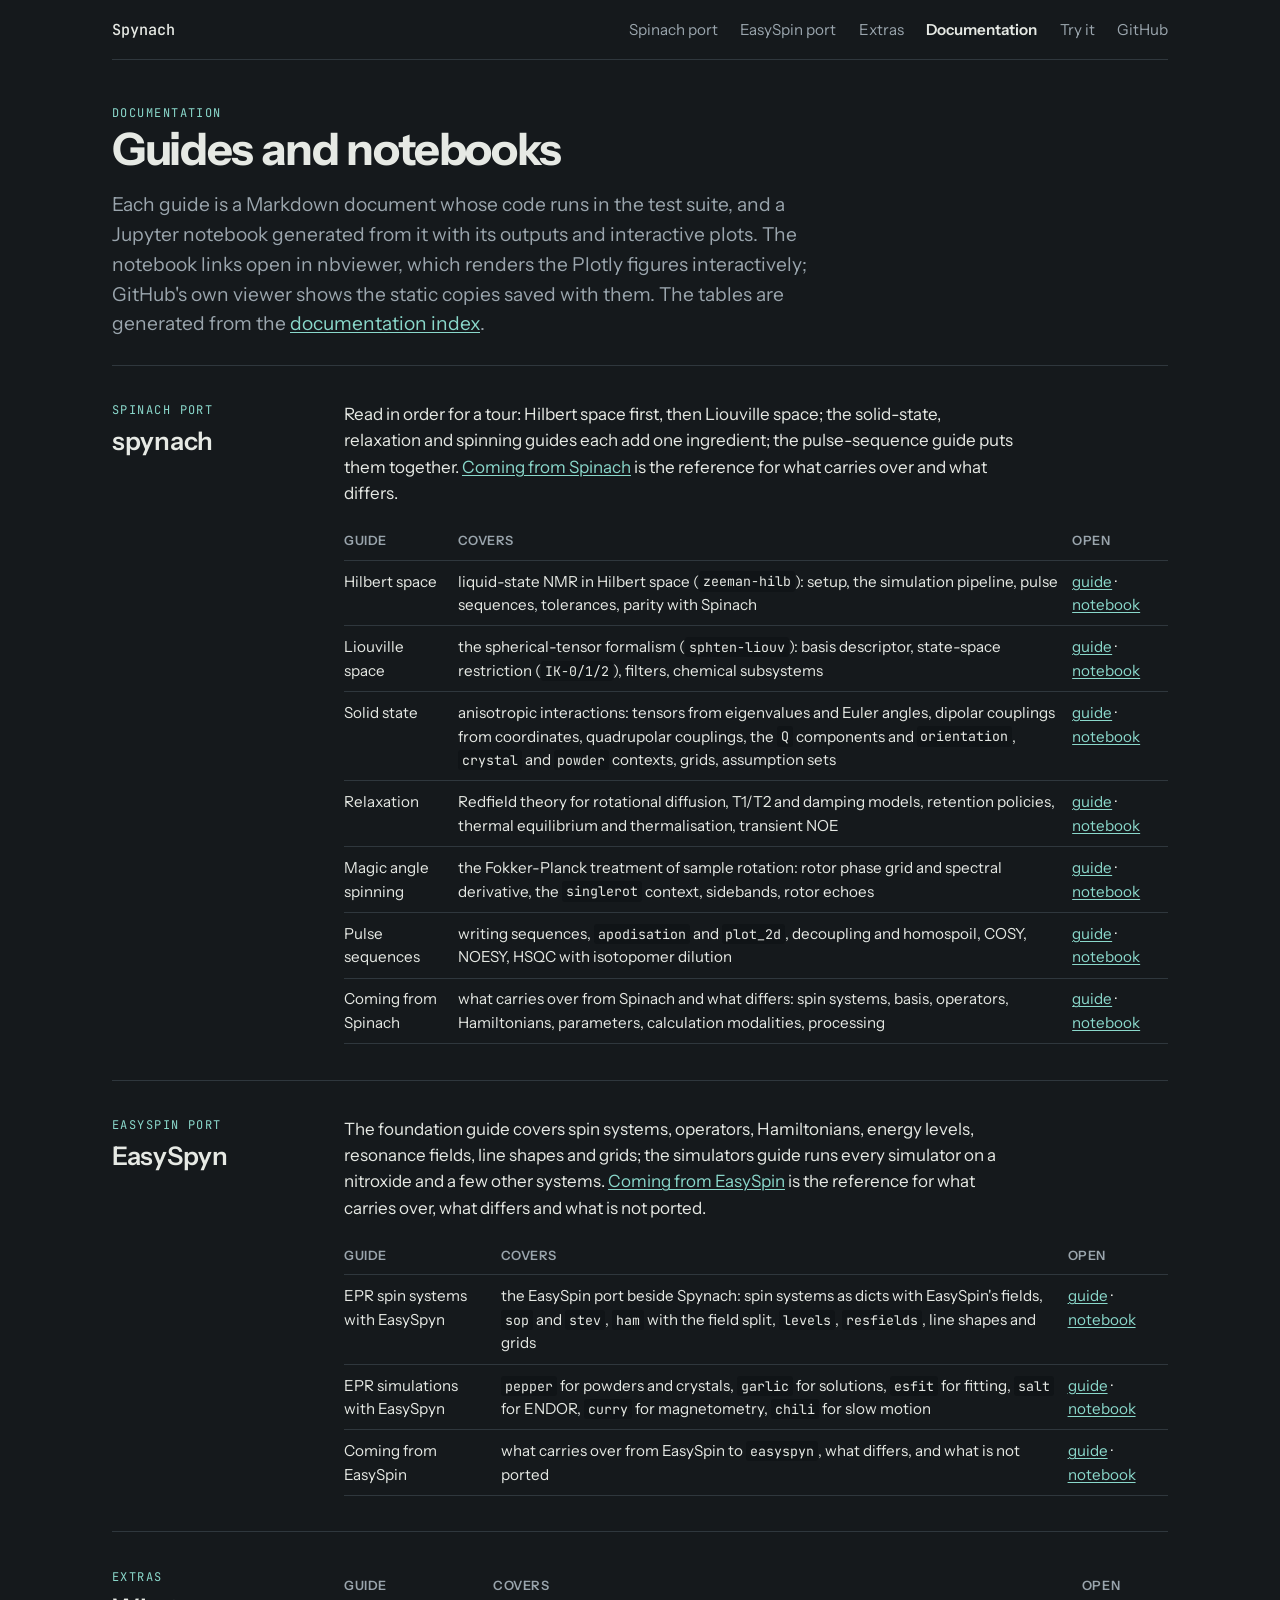
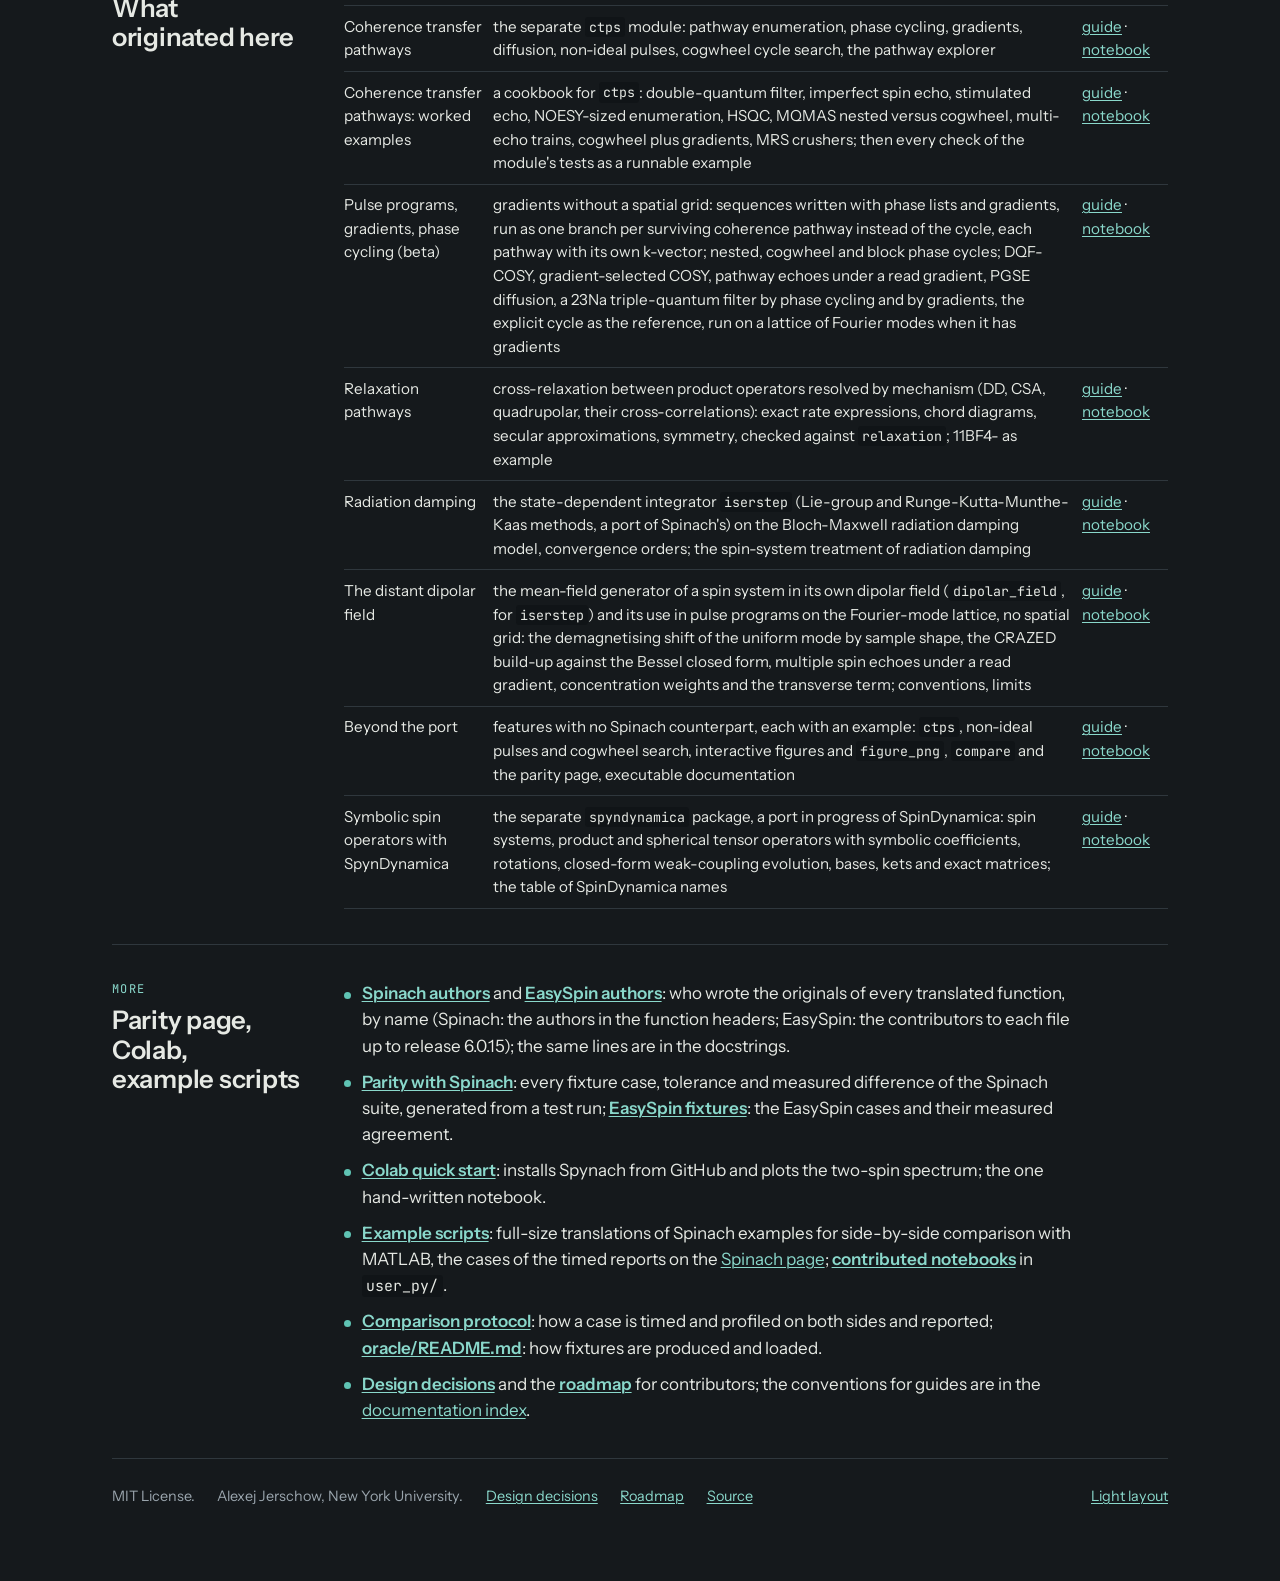
==== commit 86069989: "SpynDynamica: the symbolic core, a separate import beside spynach Spin systems of any spin quantum n" ====
--- a/docs.html
+++ b/docs.html
@@ -100,6 +100,7 @@
 <tr><td>Radiation damping</td><td>the state-dependent integrator <code>iserstep</code> (Lie-group and Runge-Kutta-Munthe-Kaas methods, a port of Spinach&#x27;s) on the Bloch-Maxwell radiation damping model, convergence orders; the spin-system treatment of radiation damping</td><td class="links"><a href="https://github.com/ajerschow/spynach/blob/main/docs/radiation-damping.md">guide</a> · <a href="https://nbviewer.org/github/ajerschow/spynach/blob/main/docs/notebooks/radiation-damping.ipynb">notebook</a></td></tr>
 <tr><td>The distant dipolar field</td><td>the mean-field generator of a spin system in its own dipolar field (<code>dipolar_field</code>, for <code>iserstep</code>) and its use in pulse programs on the Fourier-mode lattice, no spatial grid: the demagnetising shift of the uniform mode by sample shape, the CRAZED build-up against the Bessel closed form, multiple spin echoes under a read gradient, concentration weights and the transverse term; conventions, limits</td><td class="links"><a href="https://github.com/ajerschow/spynach/blob/main/docs/distant-dipolar-field.md">guide</a> · <a href="https://nbviewer.org/github/ajerschow/spynach/blob/main/docs/notebooks/distant-dipolar-field.ipynb">notebook</a></td></tr>
 <tr><td>Beyond the port</td><td>features with no Spinach counterpart, each with an example: <code>ctps</code>, non-ideal pulses and cogwheel search, interactive figures and <code>figure_png</code>, <code>compare</code> and the parity page, executable documentation</td><td class="links"><a href="https://github.com/ajerschow/spynach/blob/main/docs/beyond-the-port.md">guide</a> · <a href="https://nbviewer.org/github/ajerschow/spynach/blob/main/docs/notebooks/beyond-the-port.ipynb">notebook</a></td></tr>
+<tr><td>Symbolic spin operators with SpynDynamica</td><td>the separate <code>spyndynamica</code> package, a port in progress of SpinDynamica: spin systems, product and spherical tensor operators with symbolic coefficients, rotations, closed-form weak-coupling evolution, bases, kets and exact matrices; the table of SpinDynamica names</td><td class="links"><a href="https://github.com/ajerschow/spynach/blob/main/docs/spyndynamica.md">guide</a> · <a href="https://nbviewer.org/github/ajerschow/spynach/blob/main/docs/notebooks/spyndynamica.ipynb">notebook</a></td></tr>
 </tbody></table></div>
 <!-- /site:docs-extras -->
   </div>
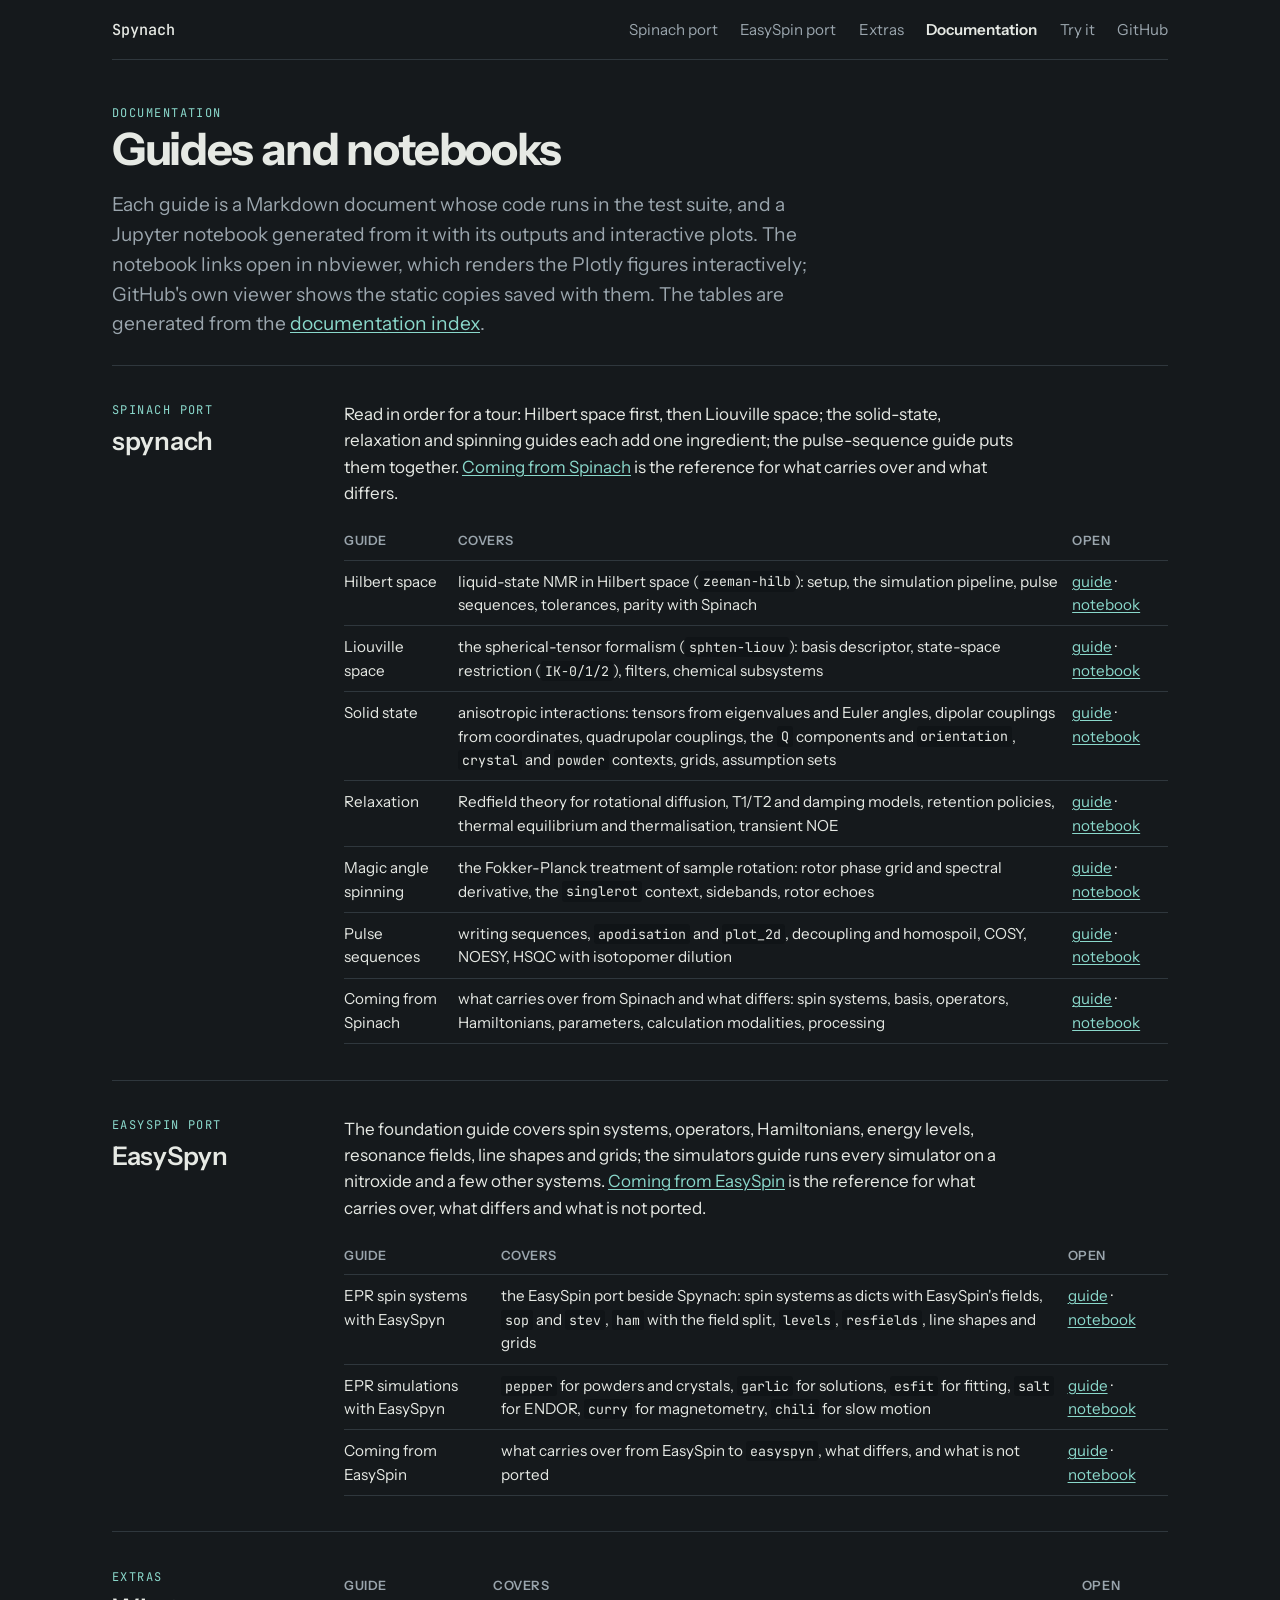
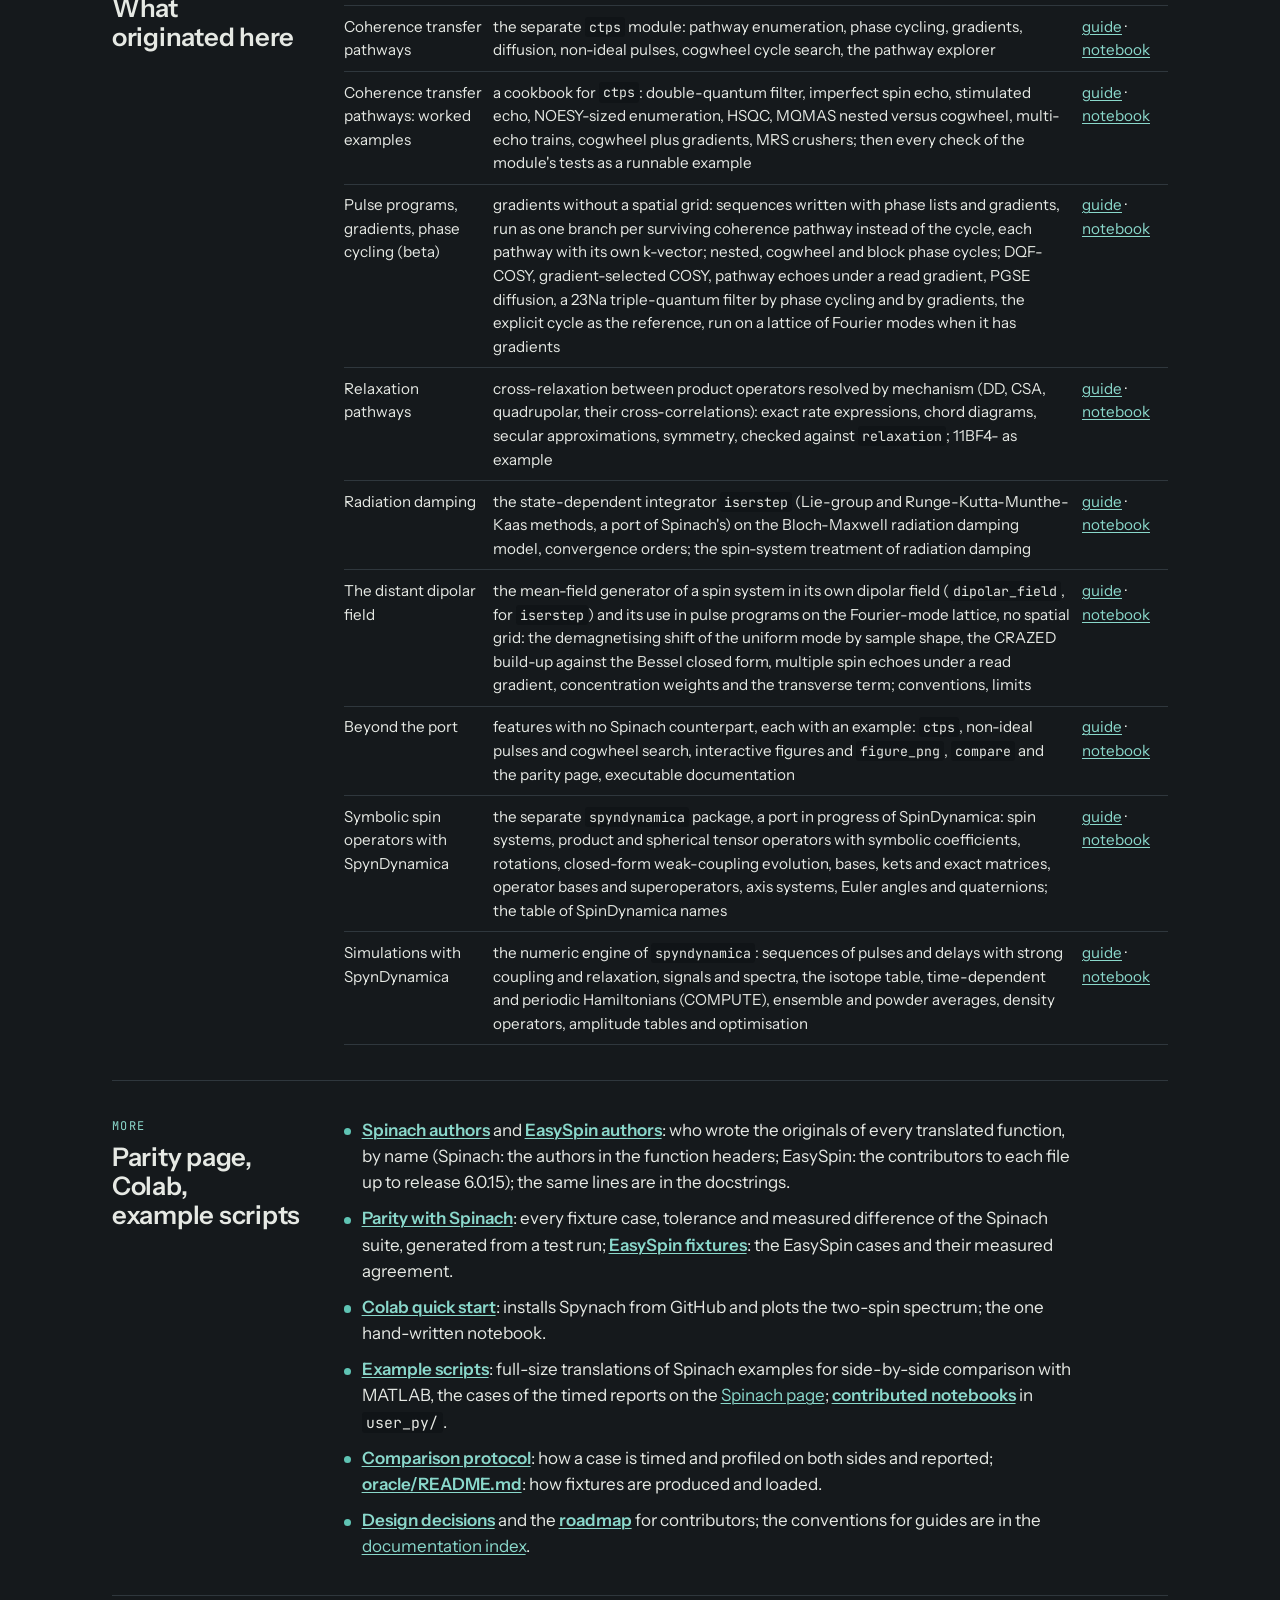
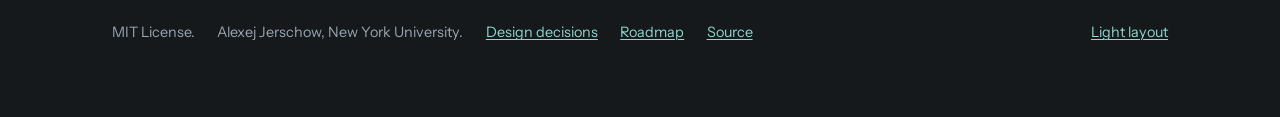
==== commit 901fe092: "SpynDynamica: tensor bases of any spin system, spherical filter, defined bases, frames (parity stage" ====
--- a/docs.html
+++ b/docs.html
@@ -100,7 +100,8 @@
 <tr><td>Radiation damping</td><td>the state-dependent integrator <code>iserstep</code> (Lie-group and Runge-Kutta-Munthe-Kaas methods, a port of Spinach&#x27;s) on the Bloch-Maxwell radiation damping model, convergence orders; the spin-system treatment of radiation damping</td><td class="links"><a href="https://github.com/ajerschow/spynach/blob/main/docs/radiation-damping.md">guide</a> · <a href="https://nbviewer.org/github/ajerschow/spynach/blob/main/docs/notebooks/radiation-damping.ipynb">notebook</a></td></tr>
 <tr><td>The distant dipolar field</td><td>the mean-field generator of a spin system in its own dipolar field (<code>dipolar_field</code>, for <code>iserstep</code>) and its use in pulse programs on the Fourier-mode lattice, no spatial grid: the demagnetising shift of the uniform mode by sample shape, the CRAZED build-up against the Bessel closed form, multiple spin echoes under a read gradient, concentration weights and the transverse term; conventions, limits</td><td class="links"><a href="https://github.com/ajerschow/spynach/blob/main/docs/distant-dipolar-field.md">guide</a> · <a href="https://nbviewer.org/github/ajerschow/spynach/blob/main/docs/notebooks/distant-dipolar-field.ipynb">notebook</a></td></tr>
 <tr><td>Beyond the port</td><td>features with no Spinach counterpart, each with an example: <code>ctps</code>, non-ideal pulses and cogwheel search, interactive figures and <code>figure_png</code>, <code>compare</code> and the parity page, executable documentation</td><td class="links"><a href="https://github.com/ajerschow/spynach/blob/main/docs/beyond-the-port.md">guide</a> · <a href="https://nbviewer.org/github/ajerschow/spynach/blob/main/docs/notebooks/beyond-the-port.ipynb">notebook</a></td></tr>
-<tr><td>Symbolic spin operators with SpynDynamica</td><td>the separate <code>spyndynamica</code> package, a port in progress of SpinDynamica: spin systems, product and spherical tensor operators with symbolic coefficients, rotations, closed-form weak-coupling evolution, bases, kets and exact matrices; the table of SpinDynamica names</td><td class="links"><a href="https://github.com/ajerschow/spynach/blob/main/docs/spyndynamica.md">guide</a> · <a href="https://nbviewer.org/github/ajerschow/spynach/blob/main/docs/notebooks/spyndynamica.ipynb">notebook</a></td></tr>
+<tr><td>Symbolic spin operators with SpynDynamica</td><td>the separate <code>spyndynamica</code> package, a port in progress of SpinDynamica: spin systems, product and spherical tensor operators with symbolic coefficients, rotations, closed-form weak-coupling evolution, bases, kets and exact matrices, operator bases and superoperators, axis systems, Euler angles and quaternions; the table of SpinDynamica names</td><td class="links"><a href="https://github.com/ajerschow/spynach/blob/main/docs/spyndynamica.md">guide</a> · <a href="https://nbviewer.org/github/ajerschow/spynach/blob/main/docs/notebooks/spyndynamica.ipynb">notebook</a></td></tr>
+<tr><td>Simulations with SpynDynamica</td><td>the numeric engine of <code>spyndynamica</code>: sequences of pulses and delays with strong coupling and relaxation, signals and spectra, the isotope table, time-dependent and periodic Hamiltonians (COMPUTE), ensemble and powder averages, density operators, amplitude tables and optimisation</td><td class="links"><a href="https://github.com/ajerschow/spynach/blob/main/docs/spyndynamica-simulations.md">guide</a> · <a href="https://nbviewer.org/github/ajerschow/spynach/blob/main/docs/notebooks/spyndynamica-simulations.ipynb">notebook</a></td></tr>
 </tbody></table></div>
 <!-- /site:docs-extras -->
   </div>
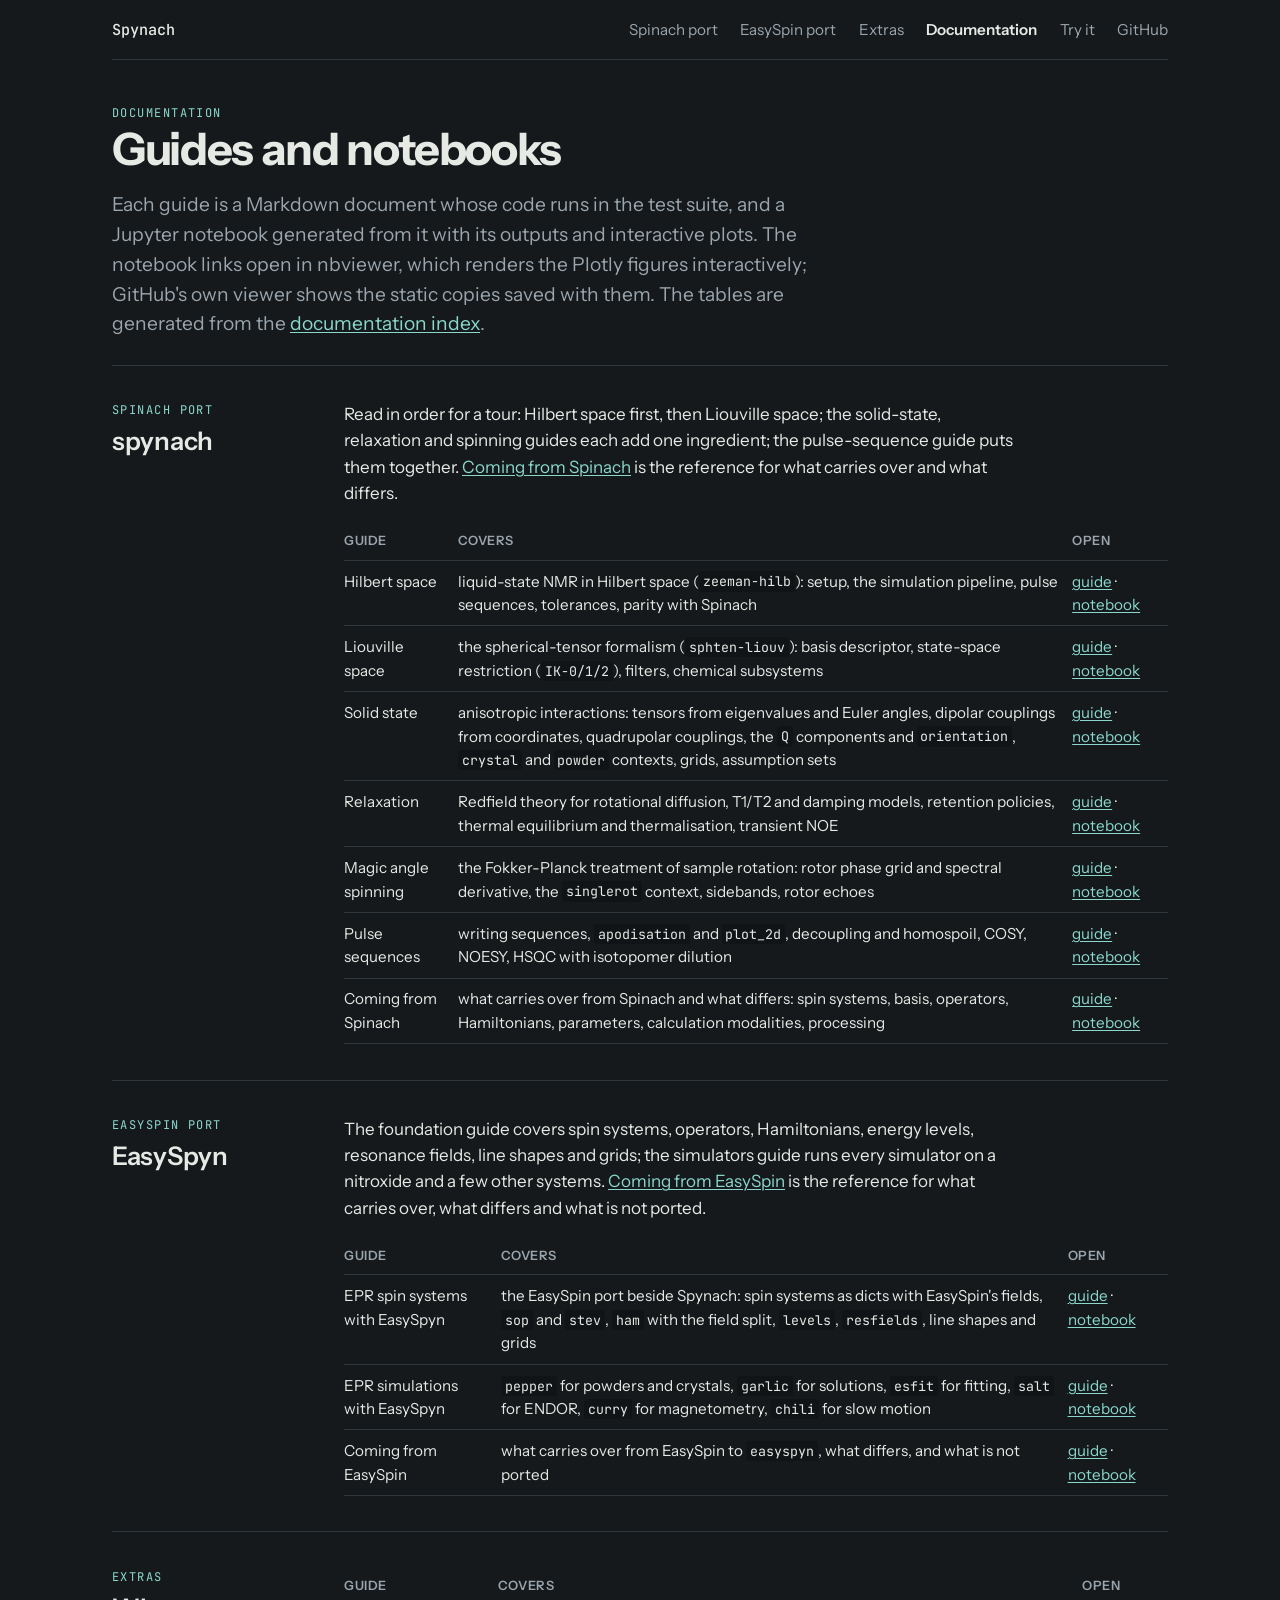
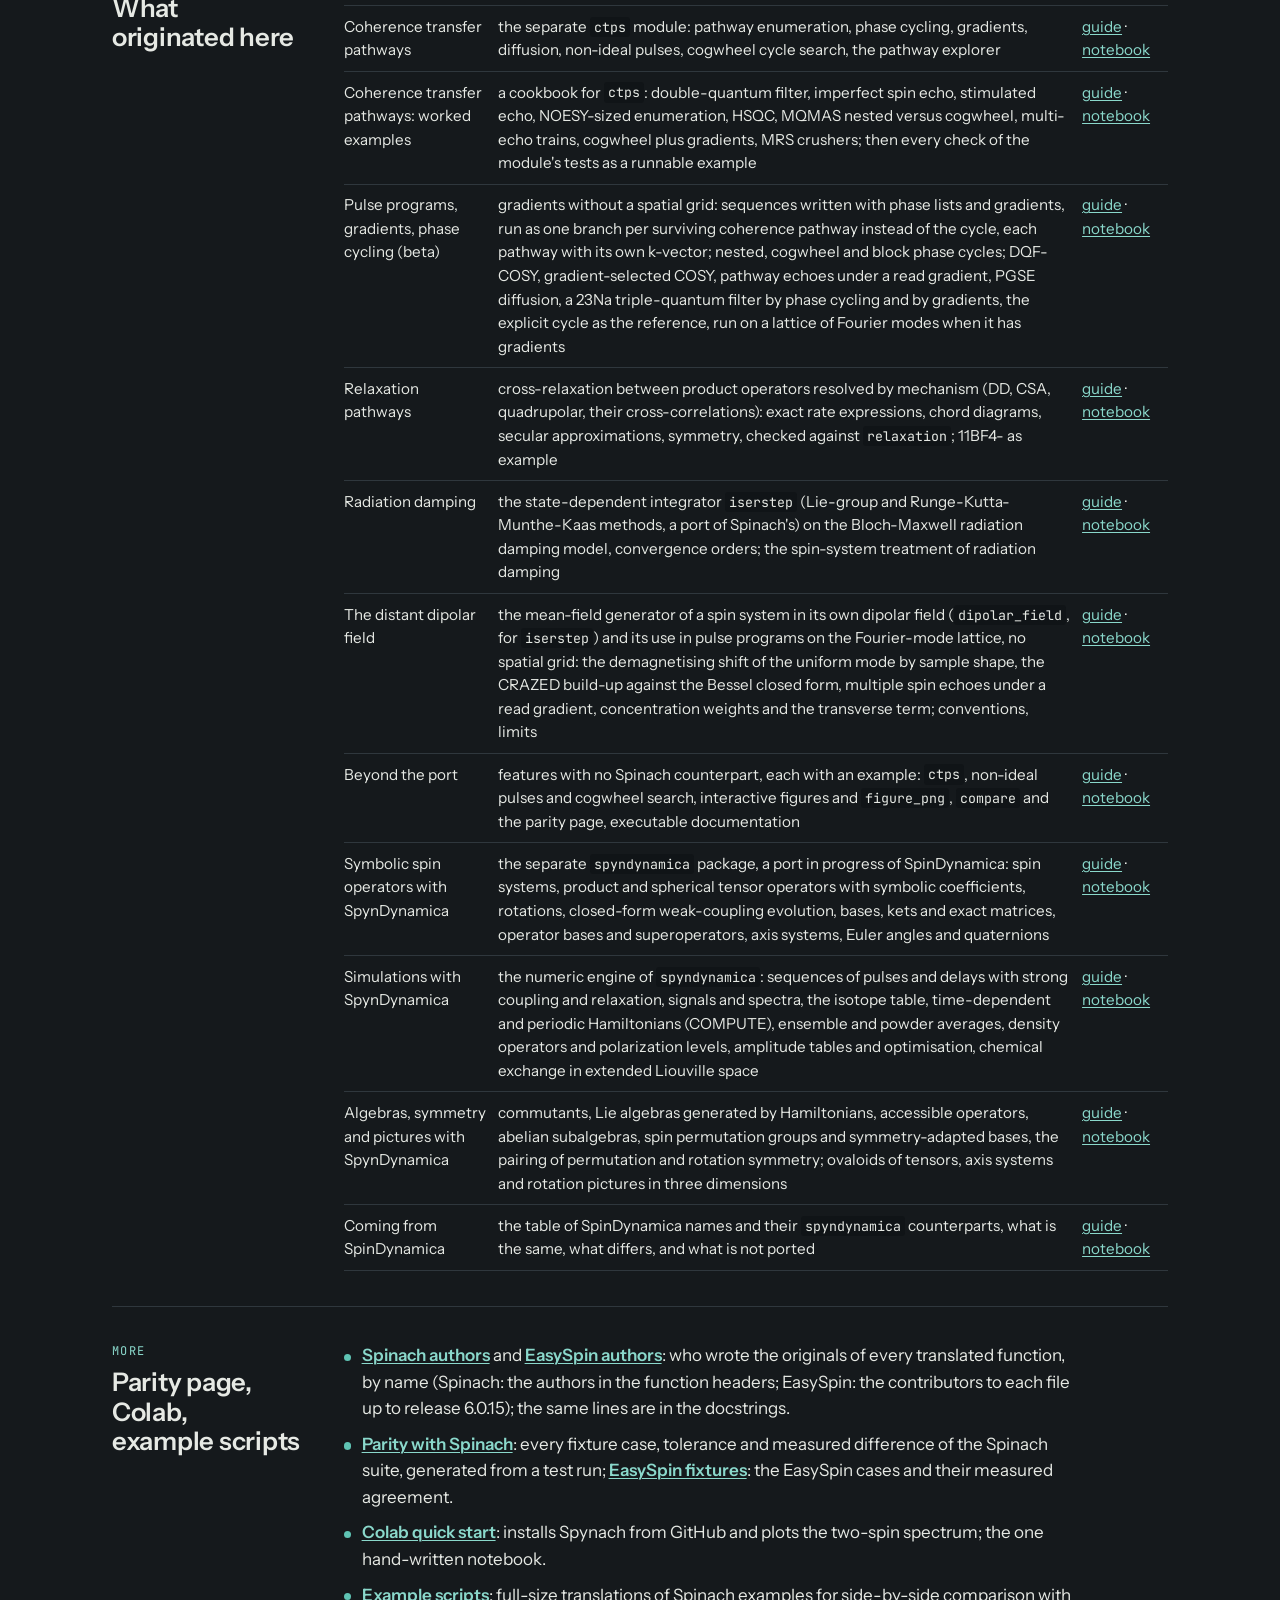
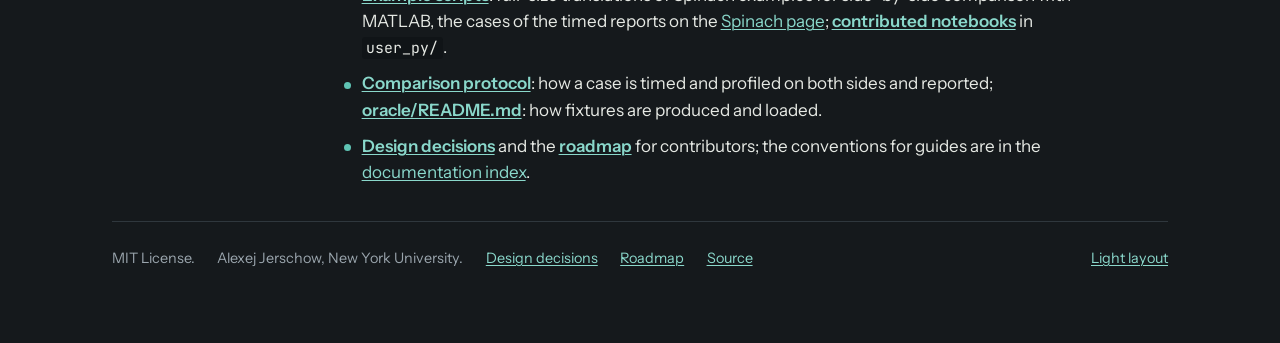
==== commit c27ef34b: "SpynDynamica: polarization levels, exchange, algebras, permutation symmetry, pictures (parity stage " ====
--- a/docs.html
+++ b/docs.html
@@ -100,8 +100,10 @@
 <tr><td>Radiation damping</td><td>the state-dependent integrator <code>iserstep</code> (Lie-group and Runge-Kutta-Munthe-Kaas methods, a port of Spinach&#x27;s) on the Bloch-Maxwell radiation damping model, convergence orders; the spin-system treatment of radiation damping</td><td class="links"><a href="https://github.com/ajerschow/spynach/blob/main/docs/radiation-damping.md">guide</a> · <a href="https://nbviewer.org/github/ajerschow/spynach/blob/main/docs/notebooks/radiation-damping.ipynb">notebook</a></td></tr>
 <tr><td>The distant dipolar field</td><td>the mean-field generator of a spin system in its own dipolar field (<code>dipolar_field</code>, for <code>iserstep</code>) and its use in pulse programs on the Fourier-mode lattice, no spatial grid: the demagnetising shift of the uniform mode by sample shape, the CRAZED build-up against the Bessel closed form, multiple spin echoes under a read gradient, concentration weights and the transverse term; conventions, limits</td><td class="links"><a href="https://github.com/ajerschow/spynach/blob/main/docs/distant-dipolar-field.md">guide</a> · <a href="https://nbviewer.org/github/ajerschow/spynach/blob/main/docs/notebooks/distant-dipolar-field.ipynb">notebook</a></td></tr>
 <tr><td>Beyond the port</td><td>features with no Spinach counterpart, each with an example: <code>ctps</code>, non-ideal pulses and cogwheel search, interactive figures and <code>figure_png</code>, <code>compare</code> and the parity page, executable documentation</td><td class="links"><a href="https://github.com/ajerschow/spynach/blob/main/docs/beyond-the-port.md">guide</a> · <a href="https://nbviewer.org/github/ajerschow/spynach/blob/main/docs/notebooks/beyond-the-port.ipynb">notebook</a></td></tr>
-<tr><td>Symbolic spin operators with SpynDynamica</td><td>the separate <code>spyndynamica</code> package, a port in progress of SpinDynamica: spin systems, product and spherical tensor operators with symbolic coefficients, rotations, closed-form weak-coupling evolution, bases, kets and exact matrices, operator bases and superoperators, axis systems, Euler angles and quaternions; the table of SpinDynamica names</td><td class="links"><a href="https://github.com/ajerschow/spynach/blob/main/docs/spyndynamica.md">guide</a> · <a href="https://nbviewer.org/github/ajerschow/spynach/blob/main/docs/notebooks/spyndynamica.ipynb">notebook</a></td></tr>
-<tr><td>Simulations with SpynDynamica</td><td>the numeric engine of <code>spyndynamica</code>: sequences of pulses and delays with strong coupling and relaxation, signals and spectra, the isotope table, time-dependent and periodic Hamiltonians (COMPUTE), ensemble and powder averages, density operators, amplitude tables and optimisation</td><td class="links"><a href="https://github.com/ajerschow/spynach/blob/main/docs/spyndynamica-simulations.md">guide</a> · <a href="https://nbviewer.org/github/ajerschow/spynach/blob/main/docs/notebooks/spyndynamica-simulations.ipynb">notebook</a></td></tr>
+<tr><td>Symbolic spin operators with SpynDynamica</td><td>the separate <code>spyndynamica</code> package, a port in progress of SpinDynamica: spin systems, product and spherical tensor operators with symbolic coefficients, rotations, closed-form weak-coupling evolution, bases, kets and exact matrices, operator bases and superoperators, axis systems, Euler angles and quaternions</td><td class="links"><a href="https://github.com/ajerschow/spynach/blob/main/docs/spyndynamica.md">guide</a> · <a href="https://nbviewer.org/github/ajerschow/spynach/blob/main/docs/notebooks/spyndynamica.ipynb">notebook</a></td></tr>
+<tr><td>Simulations with SpynDynamica</td><td>the numeric engine of <code>spyndynamica</code>: sequences of pulses and delays with strong coupling and relaxation, signals and spectra, the isotope table, time-dependent and periodic Hamiltonians (COMPUTE), ensemble and powder averages, density operators and polarization levels, amplitude tables and optimisation, chemical exchange in extended Liouville space</td><td class="links"><a href="https://github.com/ajerschow/spynach/blob/main/docs/spyndynamica-simulations.md">guide</a> · <a href="https://nbviewer.org/github/ajerschow/spynach/blob/main/docs/notebooks/spyndynamica-simulations.ipynb">notebook</a></td></tr>
+<tr><td>Algebras, symmetry and pictures with SpynDynamica</td><td>commutants, Lie algebras generated by Hamiltonians, accessible operators, abelian subalgebras, spin permutation groups and symmetry-adapted bases, the pairing of permutation and rotation symmetry; ovaloids of tensors, axis systems and rotation pictures in three dimensions</td><td class="links"><a href="https://github.com/ajerschow/spynach/blob/main/docs/spyndynamica-symmetry.md">guide</a> · <a href="https://nbviewer.org/github/ajerschow/spynach/blob/main/docs/notebooks/spyndynamica-symmetry.ipynb">notebook</a></td></tr>
+<tr><td>Coming from SpinDynamica</td><td>the table of SpinDynamica names and their <code>spyndynamica</code> counterparts, what is the same, what differs, and what is not ported</td><td class="links"><a href="https://github.com/ajerschow/spynach/blob/main/docs/coming-from-spindynamica.md">guide</a> · <a href="https://nbviewer.org/github/ajerschow/spynach/blob/main/docs/notebooks/coming-from-spindynamica.ipynb">notebook</a></td></tr>
 </tbody></table></div>
 <!-- /site:docs-extras -->
   </div>
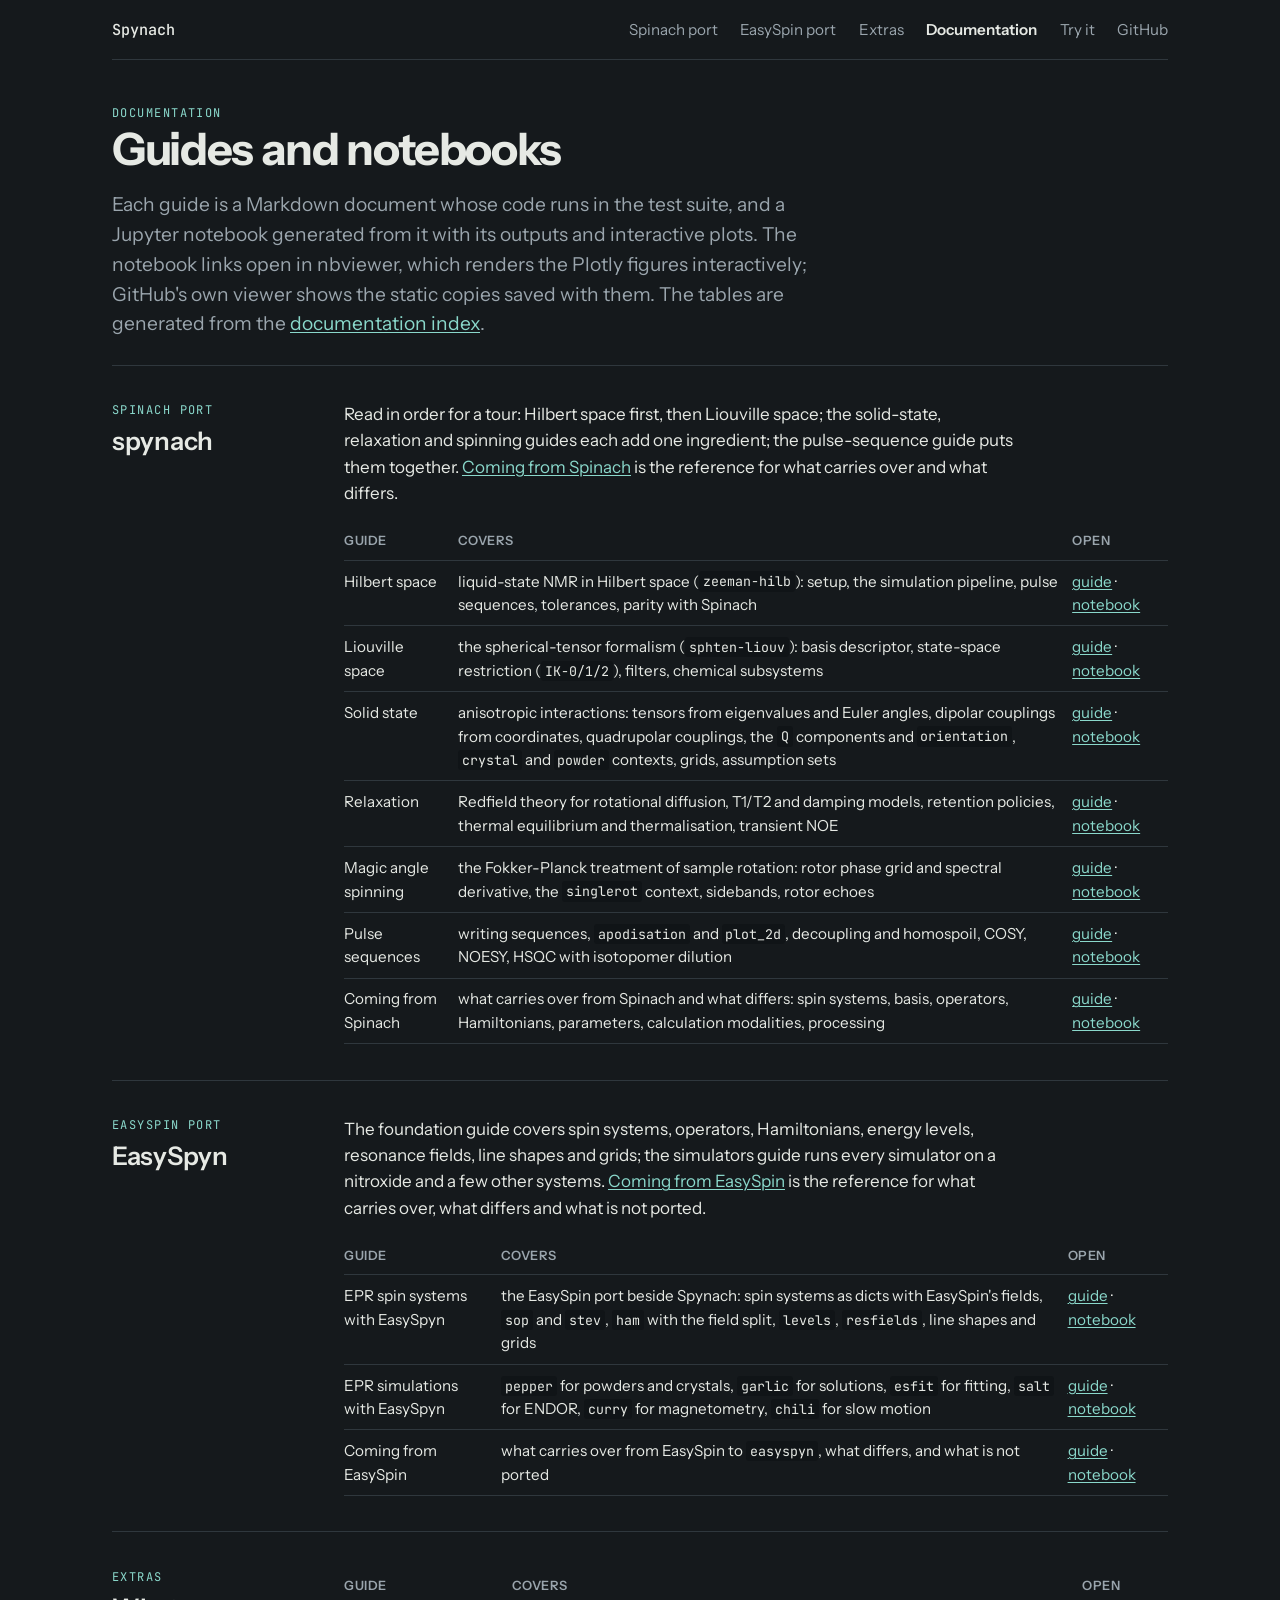
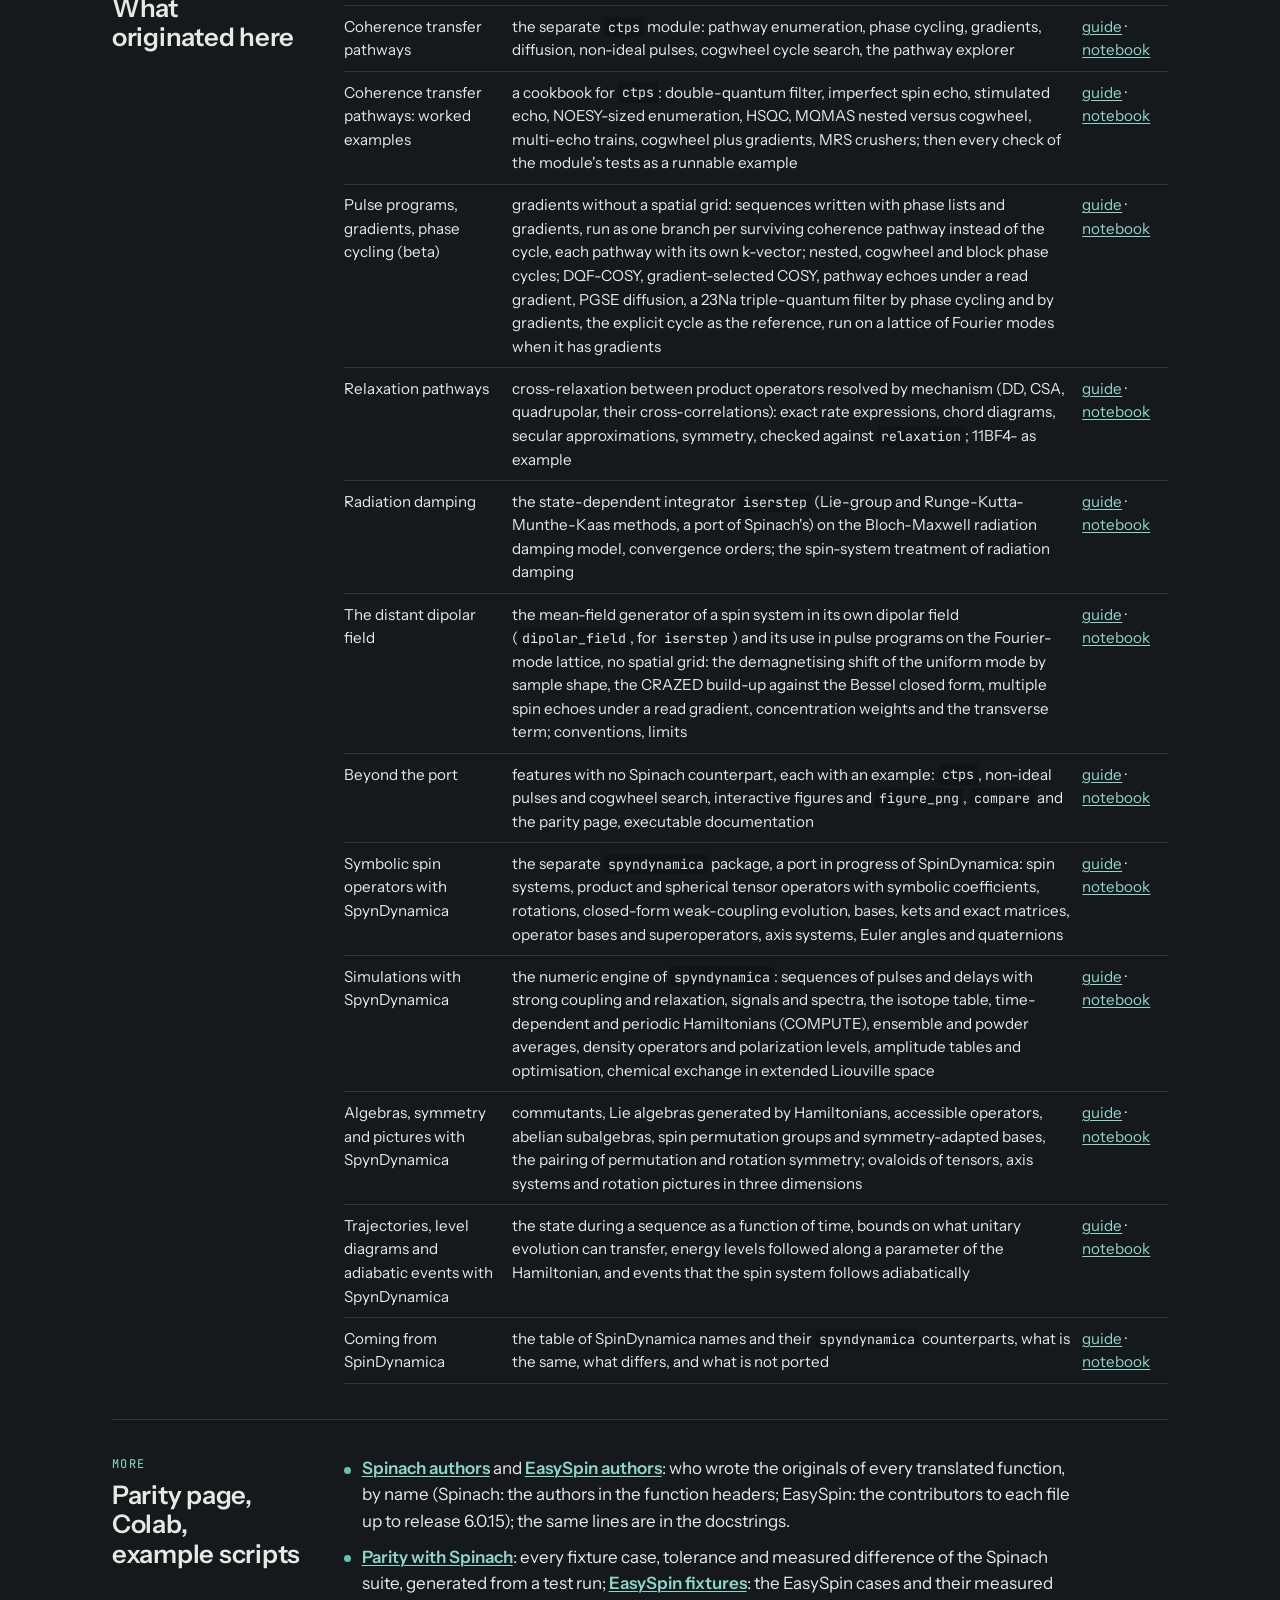
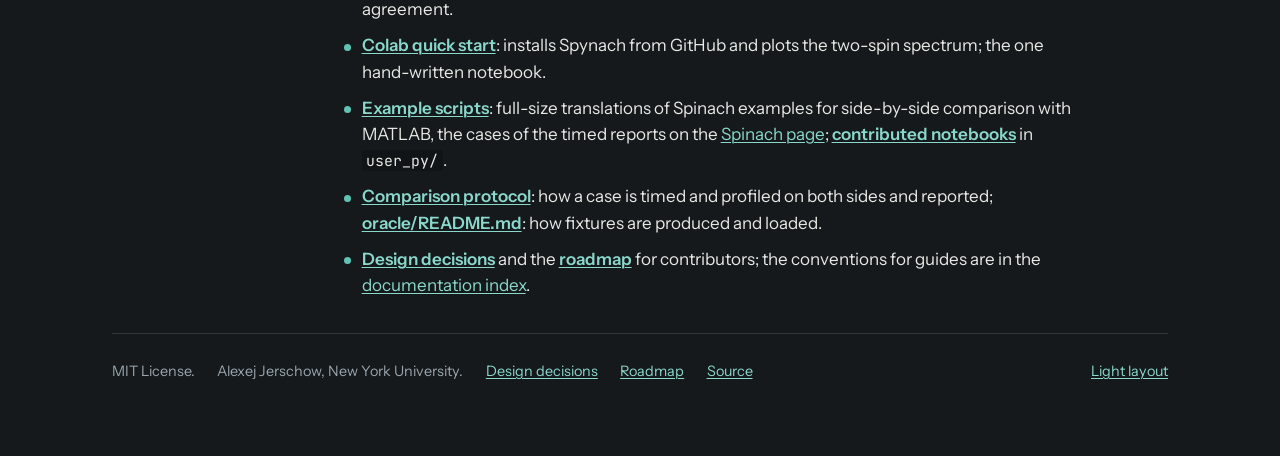
==== commit 6b24fe60: "SpynDynamica: trajectory functions, adiabatic events, amplitude bounds, correlated eigensystems (par" ====
--- a/docs.html
+++ b/docs.html
@@ -103,6 +103,7 @@
 <tr><td>Symbolic spin operators with SpynDynamica</td><td>the separate <code>spyndynamica</code> package, a port in progress of SpinDynamica: spin systems, product and spherical tensor operators with symbolic coefficients, rotations, closed-form weak-coupling evolution, bases, kets and exact matrices, operator bases and superoperators, axis systems, Euler angles and quaternions</td><td class="links"><a href="https://github.com/ajerschow/spynach/blob/main/docs/spyndynamica.md">guide</a> · <a href="https://nbviewer.org/github/ajerschow/spynach/blob/main/docs/notebooks/spyndynamica.ipynb">notebook</a></td></tr>
 <tr><td>Simulations with SpynDynamica</td><td>the numeric engine of <code>spyndynamica</code>: sequences of pulses and delays with strong coupling and relaxation, signals and spectra, the isotope table, time-dependent and periodic Hamiltonians (COMPUTE), ensemble and powder averages, density operators and polarization levels, amplitude tables and optimisation, chemical exchange in extended Liouville space</td><td class="links"><a href="https://github.com/ajerschow/spynach/blob/main/docs/spyndynamica-simulations.md">guide</a> · <a href="https://nbviewer.org/github/ajerschow/spynach/blob/main/docs/notebooks/spyndynamica-simulations.ipynb">notebook</a></td></tr>
 <tr><td>Algebras, symmetry and pictures with SpynDynamica</td><td>commutants, Lie algebras generated by Hamiltonians, accessible operators, abelian subalgebras, spin permutation groups and symmetry-adapted bases, the pairing of permutation and rotation symmetry; ovaloids of tensors, axis systems and rotation pictures in three dimensions</td><td class="links"><a href="https://github.com/ajerschow/spynach/blob/main/docs/spyndynamica-symmetry.md">guide</a> · <a href="https://nbviewer.org/github/ajerschow/spynach/blob/main/docs/notebooks/spyndynamica-symmetry.ipynb">notebook</a></td></tr>
+<tr><td>Trajectories, level diagrams and adiabatic events with SpynDynamica</td><td>the state during a sequence as a function of time, bounds on what unitary evolution can transfer, energy levels followed along a parameter of the Hamiltonian, and events that the spin system follows adiabatically</td><td class="links"><a href="https://github.com/ajerschow/spynach/blob/main/docs/spyndynamica-adiabatic.md">guide</a> · <a href="https://nbviewer.org/github/ajerschow/spynach/blob/main/docs/notebooks/spyndynamica-adiabatic.ipynb">notebook</a></td></tr>
 <tr><td>Coming from SpinDynamica</td><td>the table of SpinDynamica names and their <code>spyndynamica</code> counterparts, what is the same, what differs, and what is not ported</td><td class="links"><a href="https://github.com/ajerschow/spynach/blob/main/docs/coming-from-spindynamica.md">guide</a> · <a href="https://nbviewer.org/github/ajerschow/spynach/blob/main/docs/notebooks/coming-from-spindynamica.ipynb">notebook</a></td></tr>
 </tbody></table></div>
 <!-- /site:docs-extras -->
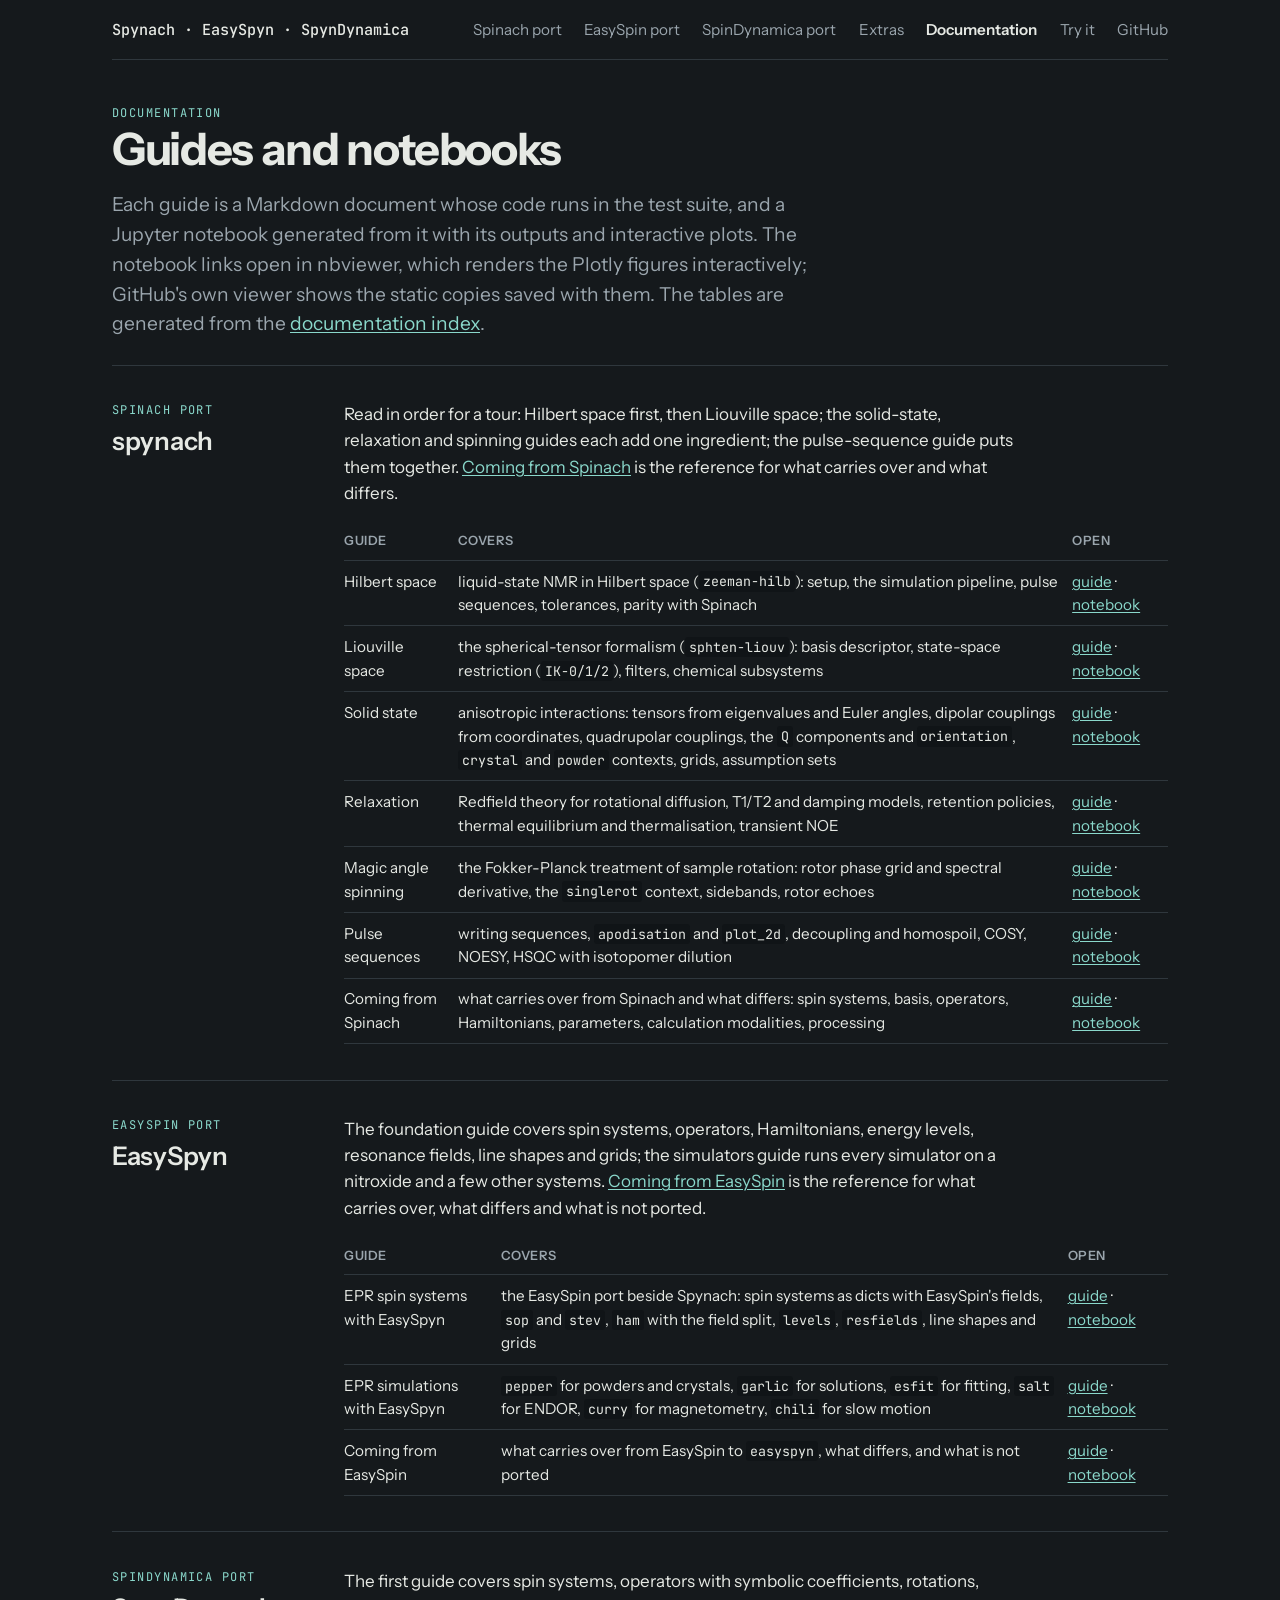
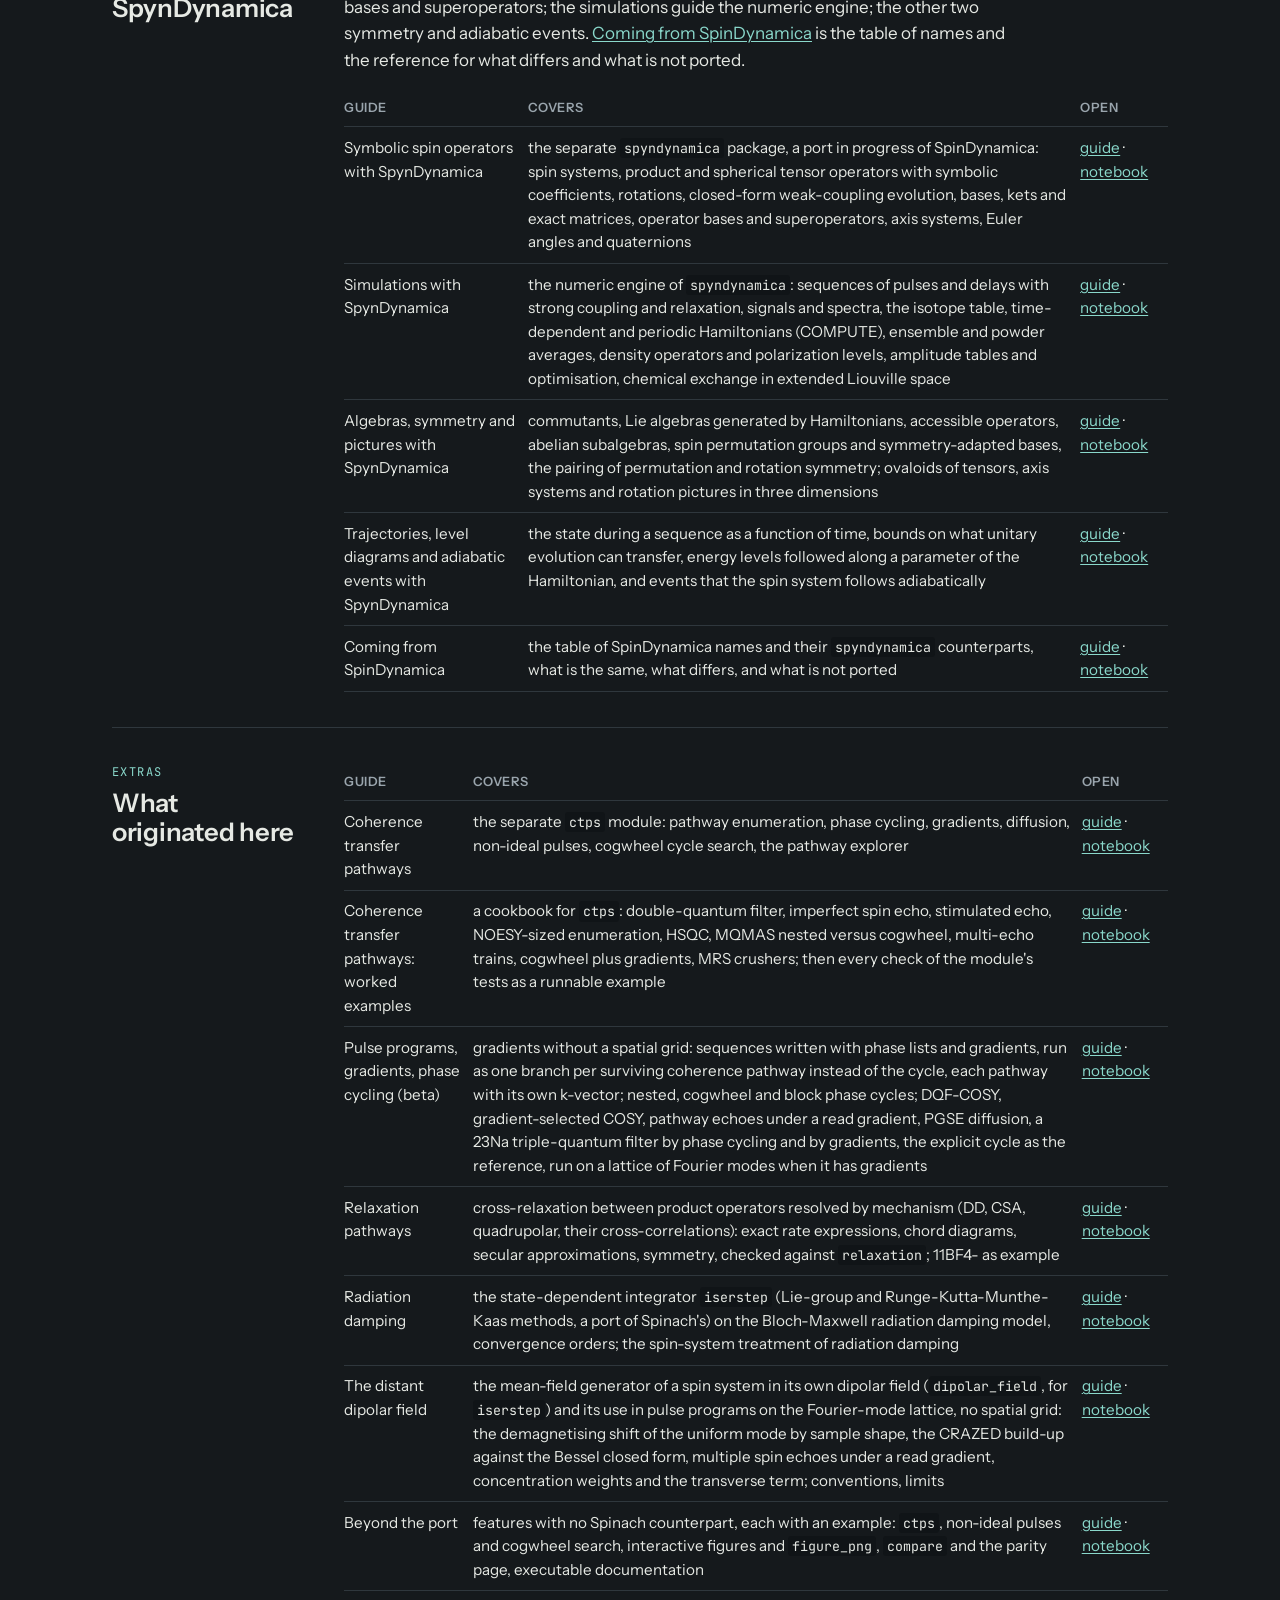
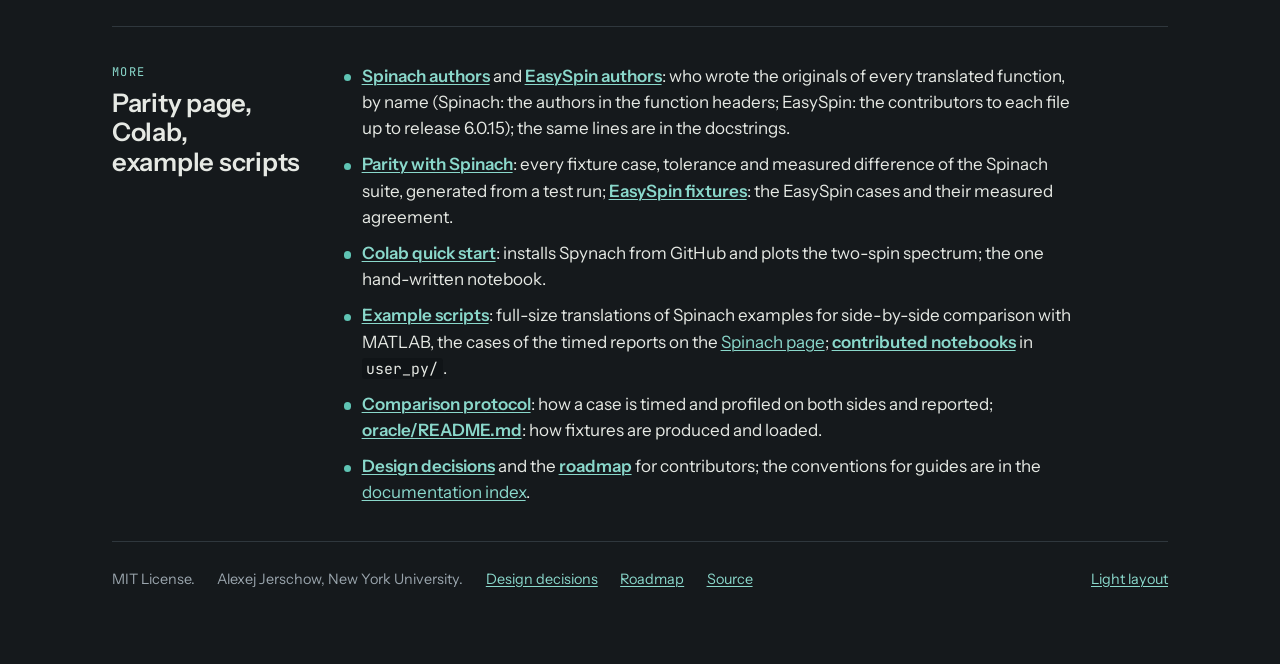
==== commit f8a0f87a: "Site: SpinDynamica port page, three packages in the top line, SpinDynamica credits - spindynamica.ht" ====
--- a/docs.html
+++ b/docs.html
@@ -34,9 +34,10 @@
 
 <!-- site:nav -->
 <nav class="top" aria-label="Site">
-  <a class="brand" href="index.html">Spynach</a>
+  <a class="brand" href="index.html">Spynach &middot; EasySpyn &middot; SpynDynamica</a>
   <a href="spinach.html">Spinach port</a>
   <a href="easyspin.html">EasySpin port</a>
+  <a href="spindynamica.html">SpinDynamica port</a>
   <a href="extras.html">Extras</a>
   <a href="docs.html" aria-current="page">Documentation</a>
   <a href="try.html">Try it</a>
@@ -86,6 +87,24 @@
   </div>
 </section>
 
+<section id="spindynamica">
+  <header><span class="eyebrow">SpinDynamica port</span><h2>SpynDynamica</h2></header>
+  <div>
+    <p>The first guide covers spin systems, operators with symbolic coefficients, rotations, bases and superoperators; the simulations guide the numeric engine; the other two symmetry and adiabatic events. <a href="https://github.com/ajerschow/spynach/blob/main/docs/coming-from-spindynamica.md">Coming from SpinDynamica</a> is the table of names and the reference for what differs and what is not ported.</p>
+    <!-- site:docs-spindynamica -->
+<div class="scroll"><table>
+<thead><tr><th>Guide</th><th>Covers</th><th>Open</th></tr></thead>
+<tbody>
+<tr><td>Symbolic spin operators with SpynDynamica</td><td>the separate <code>spyndynamica</code> package, a port in progress of SpinDynamica: spin systems, product and spherical tensor operators with symbolic coefficients, rotations, closed-form weak-coupling evolution, bases, kets and exact matrices, operator bases and superoperators, axis systems, Euler angles and quaternions</td><td class="links"><a href="https://github.com/ajerschow/spynach/blob/main/docs/spyndynamica.md">guide</a> · <a href="https://nbviewer.org/github/ajerschow/spynach/blob/main/docs/notebooks/spyndynamica.ipynb">notebook</a></td></tr>
+<tr><td>Simulations with SpynDynamica</td><td>the numeric engine of <code>spyndynamica</code>: sequences of pulses and delays with strong coupling and relaxation, signals and spectra, the isotope table, time-dependent and periodic Hamiltonians (COMPUTE), ensemble and powder averages, density operators and polarization levels, amplitude tables and optimisation, chemical exchange in extended Liouville space</td><td class="links"><a href="https://github.com/ajerschow/spynach/blob/main/docs/spyndynamica-simulations.md">guide</a> · <a href="https://nbviewer.org/github/ajerschow/spynach/blob/main/docs/notebooks/spyndynamica-simulations.ipynb">notebook</a></td></tr>
+<tr><td>Algebras, symmetry and pictures with SpynDynamica</td><td>commutants, Lie algebras generated by Hamiltonians, accessible operators, abelian subalgebras, spin permutation groups and symmetry-adapted bases, the pairing of permutation and rotation symmetry; ovaloids of tensors, axis systems and rotation pictures in three dimensions</td><td class="links"><a href="https://github.com/ajerschow/spynach/blob/main/docs/spyndynamica-symmetry.md">guide</a> · <a href="https://nbviewer.org/github/ajerschow/spynach/blob/main/docs/notebooks/spyndynamica-symmetry.ipynb">notebook</a></td></tr>
+<tr><td>Trajectories, level diagrams and adiabatic events with SpynDynamica</td><td>the state during a sequence as a function of time, bounds on what unitary evolution can transfer, energy levels followed along a parameter of the Hamiltonian, and events that the spin system follows adiabatically</td><td class="links"><a href="https://github.com/ajerschow/spynach/blob/main/docs/spyndynamica-adiabatic.md">guide</a> · <a href="https://nbviewer.org/github/ajerschow/spynach/blob/main/docs/notebooks/spyndynamica-adiabatic.ipynb">notebook</a></td></tr>
+<tr><td>Coming from SpinDynamica</td><td>the table of SpinDynamica names and their <code>spyndynamica</code> counterparts, what is the same, what differs, and what is not ported</td><td class="links"><a href="https://github.com/ajerschow/spynach/blob/main/docs/coming-from-spindynamica.md">guide</a> · <a href="https://nbviewer.org/github/ajerschow/spynach/blob/main/docs/notebooks/coming-from-spindynamica.ipynb">notebook</a></td></tr>
+</tbody></table></div>
+<!-- /site:docs-spindynamica -->
+  </div>
+</section>
+
 <section id="extras">
   <header><span class="eyebrow">Extras</span><h2>What originated here</h2></header>
   <div>
@@ -100,11 +119,6 @@
 <tr><td>Radiation damping</td><td>the state-dependent integrator <code>iserstep</code> (Lie-group and Runge-Kutta-Munthe-Kaas methods, a port of Spinach&#x27;s) on the Bloch-Maxwell radiation damping model, convergence orders; the spin-system treatment of radiation damping</td><td class="links"><a href="https://github.com/ajerschow/spynach/blob/main/docs/radiation-damping.md">guide</a> · <a href="https://nbviewer.org/github/ajerschow/spynach/blob/main/docs/notebooks/radiation-damping.ipynb">notebook</a></td></tr>
 <tr><td>The distant dipolar field</td><td>the mean-field generator of a spin system in its own dipolar field (<code>dipolar_field</code>, for <code>iserstep</code>) and its use in pulse programs on the Fourier-mode lattice, no spatial grid: the demagnetising shift of the uniform mode by sample shape, the CRAZED build-up against the Bessel closed form, multiple spin echoes under a read gradient, concentration weights and the transverse term; conventions, limits</td><td class="links"><a href="https://github.com/ajerschow/spynach/blob/main/docs/distant-dipolar-field.md">guide</a> · <a href="https://nbviewer.org/github/ajerschow/spynach/blob/main/docs/notebooks/distant-dipolar-field.ipynb">notebook</a></td></tr>
 <tr><td>Beyond the port</td><td>features with no Spinach counterpart, each with an example: <code>ctps</code>, non-ideal pulses and cogwheel search, interactive figures and <code>figure_png</code>, <code>compare</code> and the parity page, executable documentation</td><td class="links"><a href="https://github.com/ajerschow/spynach/blob/main/docs/beyond-the-port.md">guide</a> · <a href="https://nbviewer.org/github/ajerschow/spynach/blob/main/docs/notebooks/beyond-the-port.ipynb">notebook</a></td></tr>
-<tr><td>Symbolic spin operators with SpynDynamica</td><td>the separate <code>spyndynamica</code> package, a port in progress of SpinDynamica: spin systems, product and spherical tensor operators with symbolic coefficients, rotations, closed-form weak-coupling evolution, bases, kets and exact matrices, operator bases and superoperators, axis systems, Euler angles and quaternions</td><td class="links"><a href="https://github.com/ajerschow/spynach/blob/main/docs/spyndynamica.md">guide</a> · <a href="https://nbviewer.org/github/ajerschow/spynach/blob/main/docs/notebooks/spyndynamica.ipynb">notebook</a></td></tr>
-<tr><td>Simulations with SpynDynamica</td><td>the numeric engine of <code>spyndynamica</code>: sequences of pulses and delays with strong coupling and relaxation, signals and spectra, the isotope table, time-dependent and periodic Hamiltonians (COMPUTE), ensemble and powder averages, density operators and polarization levels, amplitude tables and optimisation, chemical exchange in extended Liouville space</td><td class="links"><a href="https://github.com/ajerschow/spynach/blob/main/docs/spyndynamica-simulations.md">guide</a> · <a href="https://nbviewer.org/github/ajerschow/spynach/blob/main/docs/notebooks/spyndynamica-simulations.ipynb">notebook</a></td></tr>
-<tr><td>Algebras, symmetry and pictures with SpynDynamica</td><td>commutants, Lie algebras generated by Hamiltonians, accessible operators, abelian subalgebras, spin permutation groups and symmetry-adapted bases, the pairing of permutation and rotation symmetry; ovaloids of tensors, axis systems and rotation pictures in three dimensions</td><td class="links"><a href="https://github.com/ajerschow/spynach/blob/main/docs/spyndynamica-symmetry.md">guide</a> · <a href="https://nbviewer.org/github/ajerschow/spynach/blob/main/docs/notebooks/spyndynamica-symmetry.ipynb">notebook</a></td></tr>
-<tr><td>Trajectories, level diagrams and adiabatic events with SpynDynamica</td><td>the state during a sequence as a function of time, bounds on what unitary evolution can transfer, energy levels followed along a parameter of the Hamiltonian, and events that the spin system follows adiabatically</td><td class="links"><a href="https://github.com/ajerschow/spynach/blob/main/docs/spyndynamica-adiabatic.md">guide</a> · <a href="https://nbviewer.org/github/ajerschow/spynach/blob/main/docs/notebooks/spyndynamica-adiabatic.ipynb">notebook</a></td></tr>
-<tr><td>Coming from SpinDynamica</td><td>the table of SpinDynamica names and their <code>spyndynamica</code> counterparts, what is the same, what differs, and what is not ported</td><td class="links"><a href="https://github.com/ajerschow/spynach/blob/main/docs/coming-from-spindynamica.md">guide</a> · <a href="https://nbviewer.org/github/ajerschow/spynach/blob/main/docs/notebooks/coming-from-spindynamica.ipynb">notebook</a></td></tr>
 </tbody></table></div>
 <!-- /site:docs-extras -->
   </div>
--- a/assets/site.css
+++ b/assets/site.css
@@ -95,7 +95,7 @@
 @media (prefers-reduced-motion: no-preference) { a, .btn { transition: color 120ms ease, filter 120ms ease; } }
 
 /* Landing page: product cards, the why strip, the install block */
-.cards.products { grid-template-columns: repeat(auto-fit, minmax(16rem, 1fr)); margin-top: 0.5rem; }
+.cards.products { grid-template-columns: repeat(auto-fit, minmax(22rem, 1fr)); margin-top: 0.5rem; }
 .card .eyebrow { margin-bottom: -0.2rem; }
 .card .covers { font-size: 0.92rem; }
 .card .links { display: flex; flex-wrap: wrap; gap: 0.4rem 1rem; margin-top: auto; font-size: 0.95rem; }
